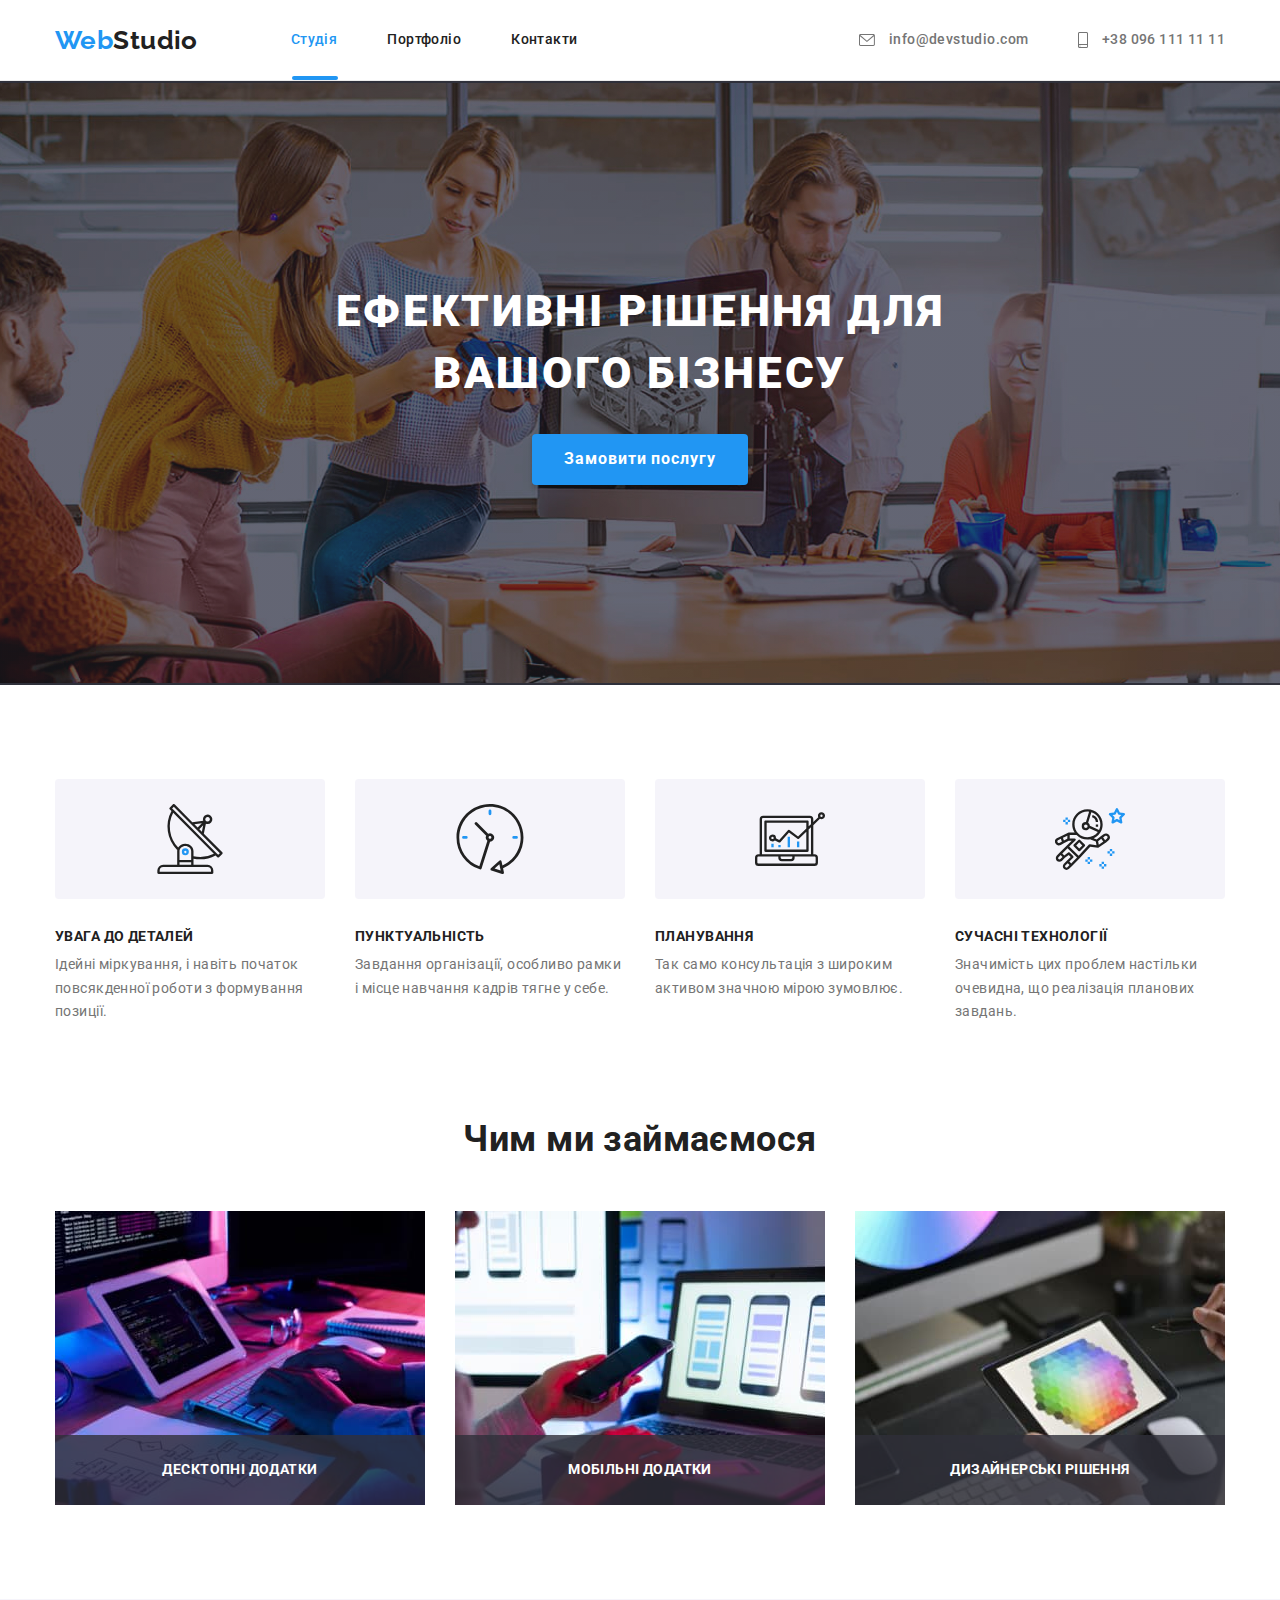
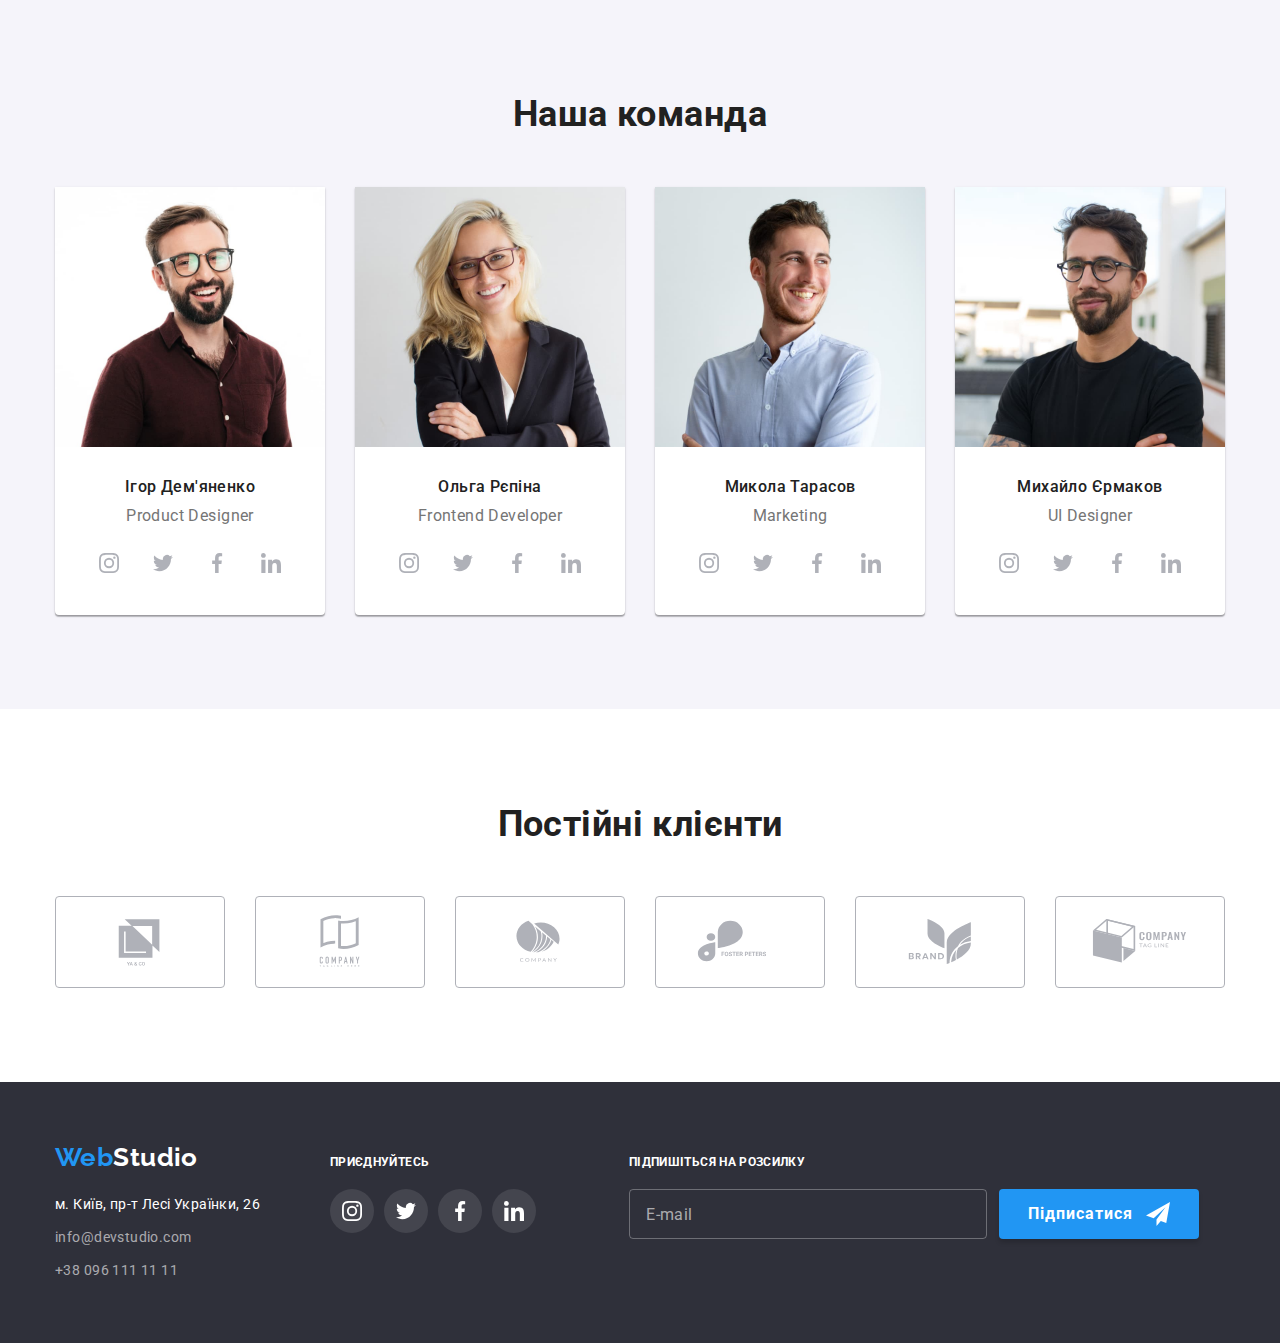
==== index.html @ a85c8eb5 "add" ====
<!DOCTYPE html>
<html lang="uk">
  <head>
    <meta charset="UTF-8" />
    <meta name="viewport" content="width=device-width, initial-scale=1.0" />
    <title>home_work_#7 &#127801;</title>
    <link rel="preconnect" href="https://fonts.googleapis.com" />
    <link rel="preconnect" href="https://fonts.gstatic.com" crossorigin />
    <link
      href="https://fonts.googleapis.com/css2?family=Open+Sans&family=Raleway:wght@700&family=Roboto:wght@400;500;700;900&display=swap"
      rel="stylesheet"
    />
    <link
      rel="stylesheet"
      href="https://cdnjs.cloudflare.com/ajax/libs/modern-normalize/1.0.0/modern-normalize.min.css"
    />
    <link
      rel="stylesheet"
      href="https://cdnjs.cloudflare.com/ajax/libs/animate.css/4.1.1/animate.min.css"
    />
    <link rel="stylesheet" href="./css/main.min.css" />
  </head>

  <body>
    <header class="page-header">
      <div class="container header">
        <a class="logo" href="" target="_blank" rel="noopener"
          >Web<span>Studio</span></a
        >
        <nav class="navigation">
          <ul class="site-nav list">
            <li class="item">
              <a href="./index.html" class="nav-link current">Студія</a>
            </li>
            <li class="item">
              <a href="./portfolio.html" class="nav-link">Портфоліо</a>
            </li>
            <li class="item"><a href="#" class="nav-link">Контакти</a></li>
          </ul>
        </nav>
        <div class="contacts header">
          <a class="contacts-link" href="mailto:info@devstudio.com">
            <svg width="16" height="12" class="mail icon">
              <use href="./images/sprite.svg#icon-mail"></use>
            </svg>
            info@devstudio.com</a
          >
          <a class="contacts-link" href="tel:+380961111111">
            <svg width="10" height="16" class="smartphone icon">
              <use href="./images/sprite.svg#icon-smartphone"></use>
            </svg>
            +38 096 111 11 11
          </a>
        </div>
      </div>
    </header>
    <main>
      <section class="hero">
        <div class="hero__container container">
          <h1 class="hero__title">Ефективні рішення для вашого бізнесу</h1>
          <button class="hero__btn btn" type="button" data-modal-open>
            Замовити послугу
          </button>
        </div>
      </section>

      <section class="feature section">
        <div class="container">
          <h2 class="section-title visually-hidden">Переваги</h2>
          <ul class="feature__list gap-list">
            <li class="feature__item icon-antenna">
              <h3 class="feature__title">УВАГА ДО ДЕТАЛЕЙ</h3>
              <p class="feature__text">
                Ідейні міркування, і навіть початок повсякденної роботи з
                формування позиції.
              </p>
            </li>
            <li class="feature__item icon-clock">
              <h3 class="feature__title">ПУНКТУАЛЬНІСТЬ</h3>
              <p class="feature__text">
                Завдання організації, особливо рамки і місце навчання кадрів
                тягне у себе.
              </p>
            </li>
            <li class="feature__item icon-diagram">
              <h3 class="feature__title">ПЛАНУВАННЯ</h3>
              <p class="feature__text">
                Так само консультація з широким активом значною мірою зумовлює.
              </p>
            </li>
            <li class="feature__item icon-astronaut">
              <h3 class="feature__title">СУЧАСНІ ТЕХНОЛОГІЇ</h3>
              <p class="feature__text">
                Значимість цих проблем настільки очевидна, що реалізація
                планових завдань.
              </p>
            </li>
          </ul>
        </div>
      </section>
      <section class="work section">
        <div class="container">
          <h2 class="work__title section-title">Чим ми займаємося</h2>
          <ul class="work__list gap-list">
            <li class="work__item">
              <img
                src="./images/box1.jpg"
                alt="комп'ютер"
                width="370"
                height="294"
              />
              <div class="work__text-position">
                <p>Десктопні додатки</p>
              </div>
            </li>
            <li class="work__item">
              <img
                src="./images/box2.jpg"
                alt="мобільний"
                width="370"
                height="294"
              />
              <div class="work__text-position">
                <p>Мобільні додатки</p>
              </div>
            </li>
            <li class="work__item">
              <img
                src="./images/box3.jpg"
                alt="планшет"
                width="370"
                height="294"
              />
              <div class="work__text-position">
                <p>Дизайнерські рішення</p>
              </div>
            </li>
          </ul>
        </div>
      </section>
      <section class="section team">
        <div class="container">
          <h2 class="section-title">Наша команда</h2>
          <ul class="team__list gap-list">
            <li class="team__item">
              <img
                src="./images/photo1.jpg"
                alt="фото"
                width="270"
                height="260"
              />
              <div class="team__text">
                <h3 class="team__name">Ігор Дем'яненко</h3>
                <p class="team__profession">Product Designer</p>
              </div>
              <div class="social-networks">
                <ul class="social-networks-list">
                  <li class="social-networks link">
                    <a class="social-networks-item" href="#">
                      <svg width="20" height="20" class="social-icon icon-net">
                        <use href="./images/sprite.svg#icon-instagram"></use>
                      </svg>
                    </a>
                  </li>
                  <li class="social-networks link">
                    <a class="social-networks-item" href="#">
                      <svg width="20" height="20" class="social-icon icon-net">
                        <use href="./images/sprite.svg#icon-twitter"></use>
                      </svg>
                    </a>
                  </li>
                  <li class="social-networks link">
                    <a class="social-networks-item" href="#">
                      <svg width="20" height="20" class="social-icon icon-net">
                        <use href="./images/sprite.svg#icon-facebook"></use>
                      </svg>
                    </a>
                  </li>
                  <li class="social-networks link">
                    <a class="social-networks-item" href="#">
                      <svg width="20" height="20" class="social-icon icon-net">
                        <use href="./images/sprite.svg#icon-linkedin"></use>
                      </svg>
                    </a>
                  </li>
                </ul>
              </div>
            </li>
            <li class="team__item">
              <img
                src="./images/photo2.jpg"
                alt="фото"
                width="270"
                height="260"
              />
              <div class="team__text">
                <h3 class="team__name">Ольга Рєпіна</h3>
                <p class="team__profession">Frontend Developer</p>
              </div>
              <div class="social-networks">
                <ul class="social-networks-list">
                  <li class="social-networks link">
                    <a class="social-networks-item" href="#">
                      <svg width="20" height="20" class="social-icon icon-net">
                        <use href="./images/sprite.svg#icon-instagram"></use>
                      </svg>
                    </a>
                  </li>
                  <li class="social-networks link">
                    <a class="social-networks-item" href="#">
                      <svg width="20" height="20" class="social-icon icon-net">
                        <use href="./images/sprite.svg#icon-twitter"></use>
                      </svg>
                    </a>
                  </li>
                  <li class="social-networks link">
                    <a class="social-networks-item" href="#">
                      <svg width="20" height="20" class="social-icon icon-net">
                        <use href="./images/sprite.svg#icon-facebook"></use>
                      </svg>
                    </a>
                  </li>
                  <li class="social-networks link">
                    <a class="social-networks-item" href="#">
                      <svg width="20" height="20" class="social-icon icon-net">
                        <use href="./images/sprite.svg#icon-linkedin"></use>
                      </svg>
                    </a>
                  </li>
                </ul>
              </div>
            </li>
            <li class="team__item">
              <img
                src="./images/photo3.jpg"
                alt="фото"
                width="270"
                height="260"
              />
              <div class="team__text">
                <h3 class="team__name">Микола Тарасов</h3>
                <p class="team__profession">Marketing</p>
              </div>
              <div class="social-networks">
                <ul class="social-networks-list">
                  <li class="social-networks link">
                    <a class="social-networks-item" href="#">
                      <svg width="20" height="20" class="social-icon icon-net">
                        <use href="./images/sprite.svg#icon-instagram"></use>
                      </svg>
                    </a>
                  </li>
                  <li class="social-networks link">
                    <a class="social-networks-item" href="#">
                      <svg width="20" height="20" class="social-icon icon-net">
                        <use href="./images/sprite.svg#icon-twitter"></use>
                      </svg>
                    </a>
                  </li>
                  <li class="social-networks link">
                    <a class="social-networks-item" href="#">
                      <svg width="20" height="20" class="social-icon icon-net">
                        <use href="./images/sprite.svg#icon-facebook"></use>
                      </svg>
                    </a>
                  </li>
                  <li class="social-networks link">
                    <a class="social-networks-item" href="#">
                      <svg width="20" height="20" class="social-icon icon-net">
                        <use href="./images/sprite.svg#icon-linkedin"></use>
                      </svg>
                    </a>
                  </li>
                </ul>
              </div>
            </li>
            <li class="team__item">
              <img
                src="./images/photo4.jpg"
                alt="фото"
                width="270"
                height="260"
              />
              <div class="team__text">
                <h3 class="team__name">Михайло Єрмаков</h3>
                <p class="team__profession">UI Designer</p>
              </div>
              <div class="social-networks">
                <ul class="social-networks-list">
                  <li class="social-networks link">
                    <a class="social-networks-item" href="#">
                      <svg width="20" height="20" class="social-icon icon-net">
                        <use href="./images/sprite.svg#icon-instagram"></use>
                      </svg>
                    </a>
                  </li>
                  <li class="social-networks link">
                    <a class="social-networks-item" href="#">
                      <svg width="20" height="20" class="social-icon icon-net">
                        <use href="./images/sprite.svg#icon-twitter"></use>
                      </svg>
                    </a>
                  </li>
                  <li class="social-networks link">
                    <a class="social-networks-item" href="#">
                      <svg width="20" height="20" class="social-icon icon-net">
                        <use href="./images/sprite.svg#icon-facebook"></use>
                      </svg>
                    </a>
                  </li>
                  <li class="social-networks link">
                    <a class="social-networks-item" href="#">
                      <svg width="20" height="20" class="social-icon icon-net">
                        <use href="./images/sprite.svg#icon-linkedin"></use>
                      </svg>
                    </a>
                  </li>
                </ul>
              </div>
            </li>
          </ul>
        </div>
      </section>
      <section class="clients section">
        <div class="clients container">
          <h4 class="section-title">Постійні клієнти</h4>
          <ul class="clients-list gap-list">
            <li class="clients-list__element">
              <a class="clients-list__item" href="#">
                <svg
                  width="106"
                  height="60"
                  class="logo1 logo-clients icon-net"
                >
                  <use href="./images/sprite.svg#icon-logo1"></use>
                </svg>
              </a>
            </li>
            <li class="clients-list__element">
              <a class="clients-list__item" href="#">
                <svg
                  width="106"
                  height="60"
                  class="logo2 logo-clients icon-net"
                >
                  <use href="./images/sprite.svg#icon-logo2"></use>
                </svg>
              </a>
            </li>
            <li class="clients-list__element">
              <a class="clients-list__item" href="#">
                <svg
                  width="106"
                  height="60"
                  class="logo3 logo-clients icon-net"
                >
                  <use href="./images/sprite.svg#icon-logo3"></use>
                </svg>
              </a>
            </li>
            <li class="clients-list__element">
              <a class="clients-list__item" href="#">
                <svg
                  width="106"
                  height="60"
                  class="logo4 logo-clients icon-net"
                >
                  <use href="./images/sprite.svg#icon-logo4"></use>
                </svg>
              </a>
            </li>
            <li class="clients-list__element">
              <a class="clients-list__item" href="#">
                <svg
                  width="106"
                  height="60"
                  class="logo5 logo-clients icon-net"
                >
                  <use href="./images/sprite.svg#icon-logo5"></use>
                </svg>
              </a>
            </li>
            <li class="clients-list__element">
              <a class="clients-list__item" href="#">
                <svg
                  width="106"
                  height="60"
                  class="logo6 logo-clients icon-net"
                >
                  <use href="./images/sprite.svg#icon-logo6"></use>
                </svg>
              </a>
            </li>
          </ul>
        </div>
      </section>
    </main>
    <footer>
      <section class="section-footer">
        <div class="container footer">
          <div class="address-footer">
            <a class="logo footer" href="" target="_blank" rel="noopener"
              >Web<span class="accent">Studio</span></a
            >
            <address class="address-nav">
              <ul class="contacts footer list">
                <li>
                  <a
                    class="address"
                    href="https://goo.gl/maps/eaGSz34SgQG6PCbu6"
                    rel="noopener, nofollow, noreferrer"
                    target="_blank"
                    >м. Київ, пр-т Лесі Українки, 26</a
                  >
                </li>
                <li>
                  <a
                    class="contacts-link-footer link"
                    href="mailto:info@devstudio.com"
                    >info@devstudio.com</a
                  >
                </li>
                <li>
                  <a class="contacts-link-footer link" href="tel:+380961111111"
                    >+38 096 111 11 11</a
                  >
                </li>
              </ul>
            </address>
          </div>
          <div class="social-networks-footer">
            <h5 class="social-networks-footer-title">приєднуйтесь</h5>
            <div class="social-networks">
              <ul class="social-networks-list">
                <li class="social-networks link">
                  <a class="social-networks-item footer-item" href="#">
                    <svg width="20" height="20" class="instagram icon-net">
                      <use href="./images/sprite.svg#icon-instagram"></use>
                    </svg>
                  </a>
                </li>
                <li class="social-networks link">
                  <a class="social-networks-item footer-item" href="#">
                    <svg width="20" height="20" class="twitter icon-net">
                      <use href="./images/sprite.svg#icon-twitter"></use>
                    </svg>
                  </a>
                </li>
                <li class="social-networks link">
                  <a class="social-networks-item footer-item" href="#">
                    <svg width="20" height="20" class="facebook icon-net">
                      <use href="./images/sprite.svg#icon-facebook"></use>
                    </svg>
                  </a>
                </li>
                <li class="social-networks link">
                  <a class="social-networks-item footer-item" href="#">
                    <svg width="20" height="20" class="linkedin icon-net">
                      <use href="./images/sprite.svg#icon-linkedin"></use>
                    </svg>
                  </a>
                </li>
              </ul>
            </div>
          </div>
          <div class="mailing-block">
            <h5 class="social-networks-footer-title">
              Підпишіться на розсилку
            </h5>
            <form action="#" class="input-block">
              <div class="mailing-input-block">
                <label for="mailing-input"></label>
                <input
                  id="mailing-input"
                  type="text"
                  class="mailing-input"
                  placeholder="E-mail"
                />
              </div>
              <button type="submit" class="btn btn-footer">
                Підписатися
                <svg width="24" height="24" class="icon-mailing">
                  <use href="./images/sprite.svg#icon-send"></use>
                </svg>
              </button>
            </form>
          </div>
        </div>
      </section>
    </footer>
    <div class="backdrop is-hidden" data-modal>
      <div class="modal">
        <button class="button-x" data-modal-close>
          <svg width="18" height="18" class="button-img">
            <use href="./images/sprite.svg#icon-close-black"></use>
          </svg>
        </button>
        <p class="modal-title">Залиште свої дані, ми вам передзвонимо</p>
        <form action="#" class="modal-form">
          <div class="modal-fild">
            <label for="user-name">Ім'я</label>
            <div class="input-wrap">
              <input
                id="user-name"
                type="text"
                class="modal-input name-input"
                name="user-name"
                aria-label="ім'я"
              />
              <svg class="input-icon" width="18" height="18">
                <use href="./images/sprite.svg#icon-person"></use>
              </svg>
            </div>
          </div>
          <div class="modal-fild">
            <label for="user-tel">Телефон</label>
            <div class="input-wrap">
              <input
                id="user-tel"
                type="tel"
                class="modal-input tel"
                name="user-tel"
                aria-label="телефон"
              />
              <svg class="input-icon" width="18" height="18">
                <use href="./images/sprite.svg#icon-phone"></use>
              </svg>
            </div>
          </div>
          <div class="modal-fild">
            <label for="user-email">Пошта</label>
            <div class="input-wrap">
              <input
                id="user-email"
                type="email"
                class="modal-input email"
                name="user-email"
                aria-label="пошта"
              />
              <svg class="input-icon" width="18" height="18">
                <use href="./images/sprite.svg#icon-email"></use>
              </svg>
            </div>
          </div>
          <div class="modal-fild">
            <label for="user-text">Коментар</label>
            <textarea
              id="user-text"
              type="text"
              class="modal-input text"
              name="user-text"
              placeholder="Введіть текст"
            ></textarea>
          </div>
          <div class="modal-fild fild">
            <div class="input-wrap">
              <input
                id="privacy"
                type="checkbox"
                class="input-check"
                name="privacy"
                value="true"
              />
              <label for="privacy" class="check-text">
                <span class="check-icon-icon">
                  <svg class="check-icon" width="16" height="15">
                    <use href="./images/sprite.svg#icon-check"></use>
                  </svg>
                </span>
                Погоджуюся з розсилкою та приймаю
                <a href="#">Умови договору</a></label
              >
            </div>
          </div>
          <button class="btn btn-modal" type="submit">Відправити</button>
        </form>
      </div>
    </div>
    <script src="./js/modal.js"></script>
  </body>
</html>
---- css/main.min.css ----
:root{--primary-color: #ffffff;--accent-color: #2f303a;--accent-color2: #f5f4fa;--primary-text-color: #757575;--title-text-color: #212121;--accent-text-color: #2196f3;--accent-text-color2: #188ce8;--address-color: rgba(255, 255, 255, 0.6);--color-input: rgba(33, 33, 33, 0.2);--border-color: #eeeeee;--social-networks-icon: #afb1b8;--time: 250ms;--cubic: cubic-bezier(0.4, 0, 0.2, 1)}.visually-hidden{position:absolute;width:1px;height:1px;margin:-1px;border:0;padding:0;white-space:nowrap;-webkit-clip-path:inset(100%);clip-path:inset(100%);clip:rect(0 0 0 0);overflow:hidden}h1,h2,h3,h4,h5,h6,p{margin:0}ul,ol{margin:0;padding-left:0;list-style:none}img{display:block}input,textarea{padding:0}address{font-style:normal}button{cursor:pointer;font-family:inherit}a{text-decoration:none}body{color:var(--primary-text-color);background-color:var(--primary-color);font-family:Roboto,sans-serif;font-size:14px;letter-spacing:.03em}.container{width:100%;max-width:1200px;padding-left:15px;padding-right:15px;margin:0 auto}.section{padding-top:94px;padding-bottom:94px}.section-title{margin-bottom:50px;color:var(--title-text-color);font-size:36px;line-height:1.2;text-align:center}.btn{min-width:200px;color:var(--primary-color);background-color:var(--accent-text-color);border:none;font-weight:700;font-size:16px;line-height:1.9;align-items:center;text-align:center;letter-spacing:.06em;box-shadow:0px 4px 4px rgba(0,0,0,.15);border-radius:4px;cursor:pointer;transition:background-color var(--time) var(--cubic)}.btn:hover,.btn:focus{background-color:var(--accent-text-color2);transition:background-color var(--time) var(--cubic)}.social-networks-list{display:flex;gap:10px;justify-content:center;align-items:center;padding-bottom:30px}.social-networks-item{flex-basis:calc((100% - 30px)/4);width:44px;height:44px;display:flex;justify-content:center;align-items:center;border-radius:50%;color:var(--social-networks-icon);transition:background-color var(--time) var(--cubic),color var(--time) var(--cubic)}.social-networks-item:hover,.social-networks-item:focus{background-color:var(--accent-text-color);color:var(--primary-color);cursor:pointer;transition:background-color var(--time) var(--cubic),color var(--time) var(--cubic)}.icon-net{fill:currentColor}.backdrop{position:fixed;top:0;left:0;width:100%;height:100%;background-color:rgba(0,0,0,.2);transition:opacity 300ms linear,visibility 300ms linear}.is-hidden{visibility:hidden;opacity:0;pointer-events:none}.modal{position:absolute;top:50%;left:50%;transform:translate(-50%, -50%);width:528px;min-height:581px;padding-left:40px;padding-right:40px;background-color:var(--primary-color);box-shadow:0px 1px 3px rgba(0,0,0,.12),0px 1px 1px rgba(0,0,0,.14),0px 2px 1px rgba(0,0,0,.2);border-radius:4px;transform:translate(-50%, -50%) scaleY(1)}.modal-title{font-weight:700;font-size:20px;padding-top:40px;margin-bottom:12px;line-height:1.15;text-align:center;letter-spacing:.03em;color:var(--title-text-color)}.modal-fild:not(:last-child){margin-bottom:10px}.modal-fild:nth-child(4){margin-bottom:0}.input-wrap{position:relative}.modal-input{display:block;margin-top:4px;width:100%;height:40px;border:1px solid var(--color-input);border-radius:4px;font-size:14px;outline:rgba(0,0,0,0);padding-left:40px;cursor:pointer}.modal-input:focus{border-color:var(--accent-text-color);cursor:pointer}.input-icon{position:absolute;left:12px;top:50%;transform:translateY(-50%);fill:var(--title-text-color)}.modal-input:focus+.input-icon{fill:var(--accent-text-color)}.modal-input.text{height:120px;padding-left:16px;padding-top:12px;resize:none}.modal-input.text::-moz-placeholder{color:rgba(117,117,117,.5)}.modal-input.text:-ms-input-placeholder{color:rgba(117,117,117,.5)}.modal-input.text::placeholder{color:rgba(117,117,117,.5)}.check-text{font-size:14px;line-height:1.7;letter-spacing:.03em;color:var(--primary-text-color);display:flex;cursor:pointer;align-items:center}.check-text span{width:16px;height:15px;border:2px solid var(--title-text-color);border-radius:3px;margin-right:8px;display:flex;align-items:center;justify-content:center;fill:rgba(0,0,0,0)}.input-check:checked+.check-text span{background-color:var(--accent-text-color);fill:var(--primary-color);border:rgba(0,0,0,0)}.input-check{display:block;margin-top:20px;-webkit-appearance:none;-moz-appearance:none;appearance:none}.check-text a{text-decoration:underline;color:var(--accent-text-color);margin-left:4px;-webkit-text-decoration-skip-ink:none;text-decoration-skip-ink:none}.btn-modal{display:block;padding:10px 52px;margin-top:30px;margin-left:auto;margin-right:auto}.modal-form{padding-bottom:40px}.backdrop.is-hidden .modal{transform:translate(-50%, 0%) scale(0);transition:transform 300ms linear}.button-x{position:absolute;top:8px;right:8px;display:flex;justify-content:center;align-items:center;background-color:rgba(0,0,0,0);border-radius:50%;border:1px solid var(--social-networks-icon);width:30px;height:30px;color:var(--title-text-color)}.button-x:hover{color:var(--accent-text-color);cursor:pointer}.button-img{fill:currentColor}.gap-list{display:flex;flex-wrap:wrap;gap:30px}.hero{padding-top:200px;padding-bottom:200px;background-color:var(--accent-color);background-image:linear-gradient(to right, rgba(47, 48, 58, 0.4), rgba(47, 48, 58, 0.4)),url(../images/img_hero.jpg);background-repeat:no-repeat;background-size:auto;background-position:center;text-align:center}.hero__title{width:696px;display:block;margin-left:auto;margin-right:auto;margin-bottom:30px;color:var(--primary-color);font-weight:900;font-size:44px;line-height:1.4;letter-spacing:.06em;text-transform:uppercase}.hero__btn{padding:10px 32px}.page-header{border-bottom:1px solid #ececec}.container.header{display:flex;align-items:center}.logo{padding-top:24px;padding-bottom:24px;color:var(--accent-text-color);font-family:Raleway,sans-serif;font-weight:700;font-size:26px;text-decoration:none;line-height:1.2}.logo span{color:var(--title-text-color)}.navigation{margin-left:93px}.site-nav{display:flex;justify-content:flex-start;gap:50px}.nav-link{display:block;padding-top:32px;padding-bottom:32px;color:var(--title-text-color);font-weight:500;line-height:1.14;text-decoration:none;transition:color var(--time) var(--cubic)}.nav-link:hover,.nav-link:focus{color:var(--accent-text-color);transition:color var(--time) var(--cubic)}.current{position:relative;color:var(--accent-text-color)}.current::after{content:"";position:absolute;bottom:0;left:0;transform:translate(1px);width:100%;height:4px;background-color:var(--accent-text-color);border-radius:2px}.contacts.header{display:flex;margin-left:auto;gap:50px}.contacts-link{color:var(--primary-text-color);padding-top:32px;padding-bottom:32px;font-weight:500;line-height:1.14;text-decoration:none;transition:color var(--time) var(--cubic)}.contacts-link:hover,.contacts-link:focus{color:var(--accent-text-color);cursor:pointer;transition:color var(--time) var(--cubic)}.icon{vertical-align:middle;margin-right:10px;fill:currentColor}.feature__item{flex-basis:calc((100% - 90px)/4)}.feature__item::before{display:block;content:"";height:120px;background-size:70px;background-repeat:no-repeat;background-position:center;background-color:var(--accent-color2);border-radius:4px;margin-bottom:30px}.icon-antenna::before{background-image:url(../images/antenna.svg)}.icon-clock::before{background-image:url(../images/clock.svg)}.icon-diagram::before{background-image:url(../images/diagram.svg)}.icon-astronaut::before{background-image:url(../images/astronaut.svg)}.feature__title{margin-bottom:8px;color:var(--title-text-color);font-size:14px;line-height:1.14;text-transform:uppercase}.feature__text{line-height:1.7}.section.work{padding-top:0}.work__item{flex-basis:calc((100% - 60px)/3);position:relative}.work__text-position{width:100%;padding-top:27px;padding-bottom:27px;position:absolute;bottom:0;left:0;background-color:rgba(47,48,58,.8);color:var(--primary-color);text-transform:uppercase;font-weight:700;font-size:14px;line-height:1.14;text-align:center;letter-spacing:.03em}.section.team{margin-bottom:0;background-color:var(--accent-color2)}.team__item{flex-basis:calc((100% - 90px)/4);background:#fff;box-shadow:0px 1px 3px rgba(0,0,0,.12),0px 1px 1px rgba(0,0,0,.14),0px 2px 1px rgba(0,0,0,.2);border-radius:0px 0px 4px 4px;align-items:center}.team__name{margin-bottom:10px;color:var(--title-text-color);font-weight:500;font-size:16px;line-height:1.2;text-align:center}.team__profession{font-size:16px;line-height:1.2;text-align:center}.team__text{padding-top:30px;margin-bottom:16px}.clients-list__element{flex-basis:calc((100% - 150px)/6)}.clients-list__item{border:1px solid var(--social-networks-icon);border-radius:4px;width:170px;height:92px;display:flex;justify-content:center;align-items:center;color:var(--social-networks-icon);transition:border-color var(--time) var(--cubic),color var(--time) var(--cubic)}.clients-list__item:hover,.clients-list__item:focus{border:1px solid var(--accent-text-color);color:var(--accent-text-color);cursor:pointer;transition:border-color var(--time) var(--cubic),color var(--time) var(--cubic)}.logo-clients{fill:currentColor}.section-footer{background-color:var(--accent-color);padding-top:60px;padding-bottom:60px}.container.footer{display:flex;align-items:baseline}.social-networks-footer{margin-left:70px}.social-networks-footer-title{margin-bottom:20px;line-height:1.14;letter-spacing:.03em;text-transform:uppercase;color:var(--primary-color)}.footer-item{background-color:rgba(255,255,255,.1);color:var(--primary-color)}.logo.footer{display:inline-block;padding-bottom:0;padding-top:0}.logo .accent{color:var(--primary-color)}.address-nav{margin-top:20px}.contacts.footer>li:not(:last-child){margin-bottom:9px}.contacts.footer>li:not(:first-child){display:block;color:var(--address-color);text-decoration:none;font-weight:400;font-style:normal;line-height:1.7;transition:color var(--time) var(--cubic)}.address{color:var(--primary-color);text-decoration:none;font-style:normal;line-height:1.7}.contacts-link-footer{color:var(--address-color);line-height:1.7;letter-spacing:.03em}.mailing-block{margin-left:93px}.mailing-input{display:block;width:358px;height:50px;border-radius:4px;font-size:14px;color:var(--primary-color);font-size:16px;line-height:1.25;outline:rgba(0,0,0,0);background-color:rgba(0,0,0,0);padding-left:16px;cursor:pointer;border:1px solid rgba(255,255,255,.3)}.mailing-input::-moz-placeholder{color:rgba(255,255,255,.6);font-size:16px;line-height:1.25;letter-spacing:.03em;outline-color:none}.mailing-input:-ms-input-placeholder{color:rgba(255,255,255,.6);font-size:16px;line-height:1.25;letter-spacing:.03em;outline-color:none}.mailing-input::placeholder{color:rgba(255,255,255,.6);font-size:16px;line-height:1.25;letter-spacing:.03em;outline-color:none}.mailing-input:focus{outline:rgba(0,0,0,0);border-color:var(--primary-text-color);cursor:pointer}.btn-footer{padding:10px 28px;display:flex;justify-content:space-around;height:50px}.icon-mailing{fill:var(--primary-color);margin-left:10px}.input-block{display:flex;align-items:center}.mailing-input-block{margin-right:12px}.portfolio-nav{display:flex;flex-wrap:wrap;gap:8px;justify-content:center;margin-bottom:50px}.portfolio-button{padding:6px 22px;background-color:var(--accent-text-color2);color:var(--title-text-color);font-family:inherit;font-weight:500;font-size:16px;line-height:1.6;text-align:center;border:none;background:var(--accent-color2);border-radius:4px;cursor:pointer;transition:background-color var(--time) var(--cubic),color var(--time) var(--cubic),box-shadow var(--time) var(--cubic)}.portfolio-button:hover,.portfolio-button:focus{background-color:var(--accent-text-color);color:var(--primary-color);box-shadow:0px 3px 1px rgba(0,0,0,.1),0px 1px 2px rgba(0,0,0,.08),0px 2px 2px rgba(0,0,0,.12);transition:background-color var(--time) var(--cubic),color var(--time) var(--cubic),box-shadow var(--time) var(--cubic)}.img-position-portfolio{position:relative;overflow:hidden}.text-position-portfolio{position:absolute;width:100%;height:100%;top:0;padding:63px 24px;background-color:rgba(33,150,243,.9);color:var(--primary-color);font-size:18px;line-height:1.56;letter-spacing:.03em;transform:translateY(100%);transition:var(--time) var(--cubic);overflow:auto}.element-portfolio-item:hover .text-position-portfolio,.element-portfolio-item:focus .text-position-portfolio{transform:translateY(0);transition:var(--time) var(--cubic)}.portfolio-list{display:flex;flex-wrap:wrap;gap:30px}.element-portfolio{flex-basis:calc((100% - 60px)/3)}.element-portfolio-item{display:block;transition:box-shadow var(--time) var(--cubic)}.element-portfolio-item:hover,.element-portfolio-item:focus{box-shadow:0px 1px 1px rgba(0,0,0,.12),0px 4px 4px rgba(0,0,0,.06),1px 4px 6px rgba(0,0,0,.16);transition:box-shadow var(--time) var(--cubic)}.border-portfolio{padding:20px 24px;border:1px solid var(--border-color);border-top:none}.portfolio-title{margin-bottom:4px;color:var(--title-text-color);font-family:inherit;font-weight:700;font-size:18px;line-height:2;letter-spacing:.06em}.portfolio-text{color:var(--primary-text-color);font-family:inherit;font-size:16px;line-height:1.9}/*# sourceMappingURL=main.min.css.map */
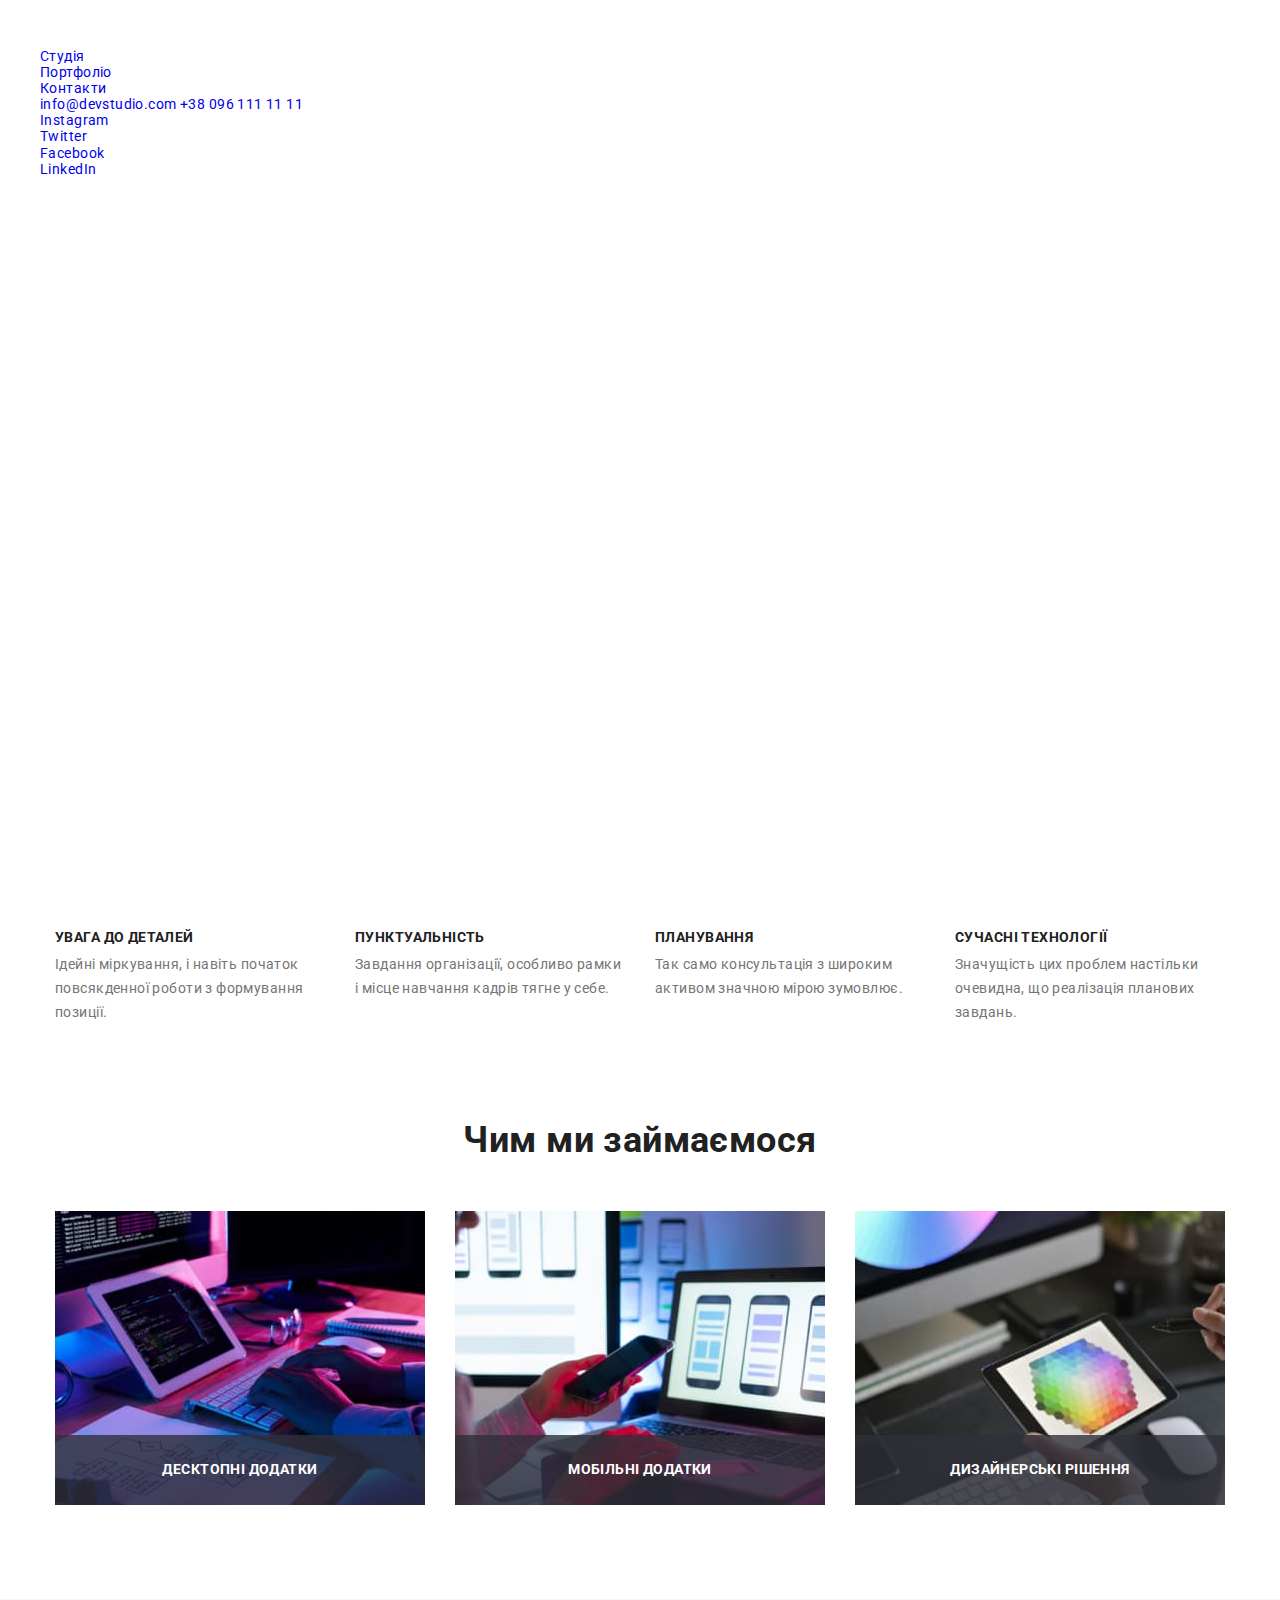
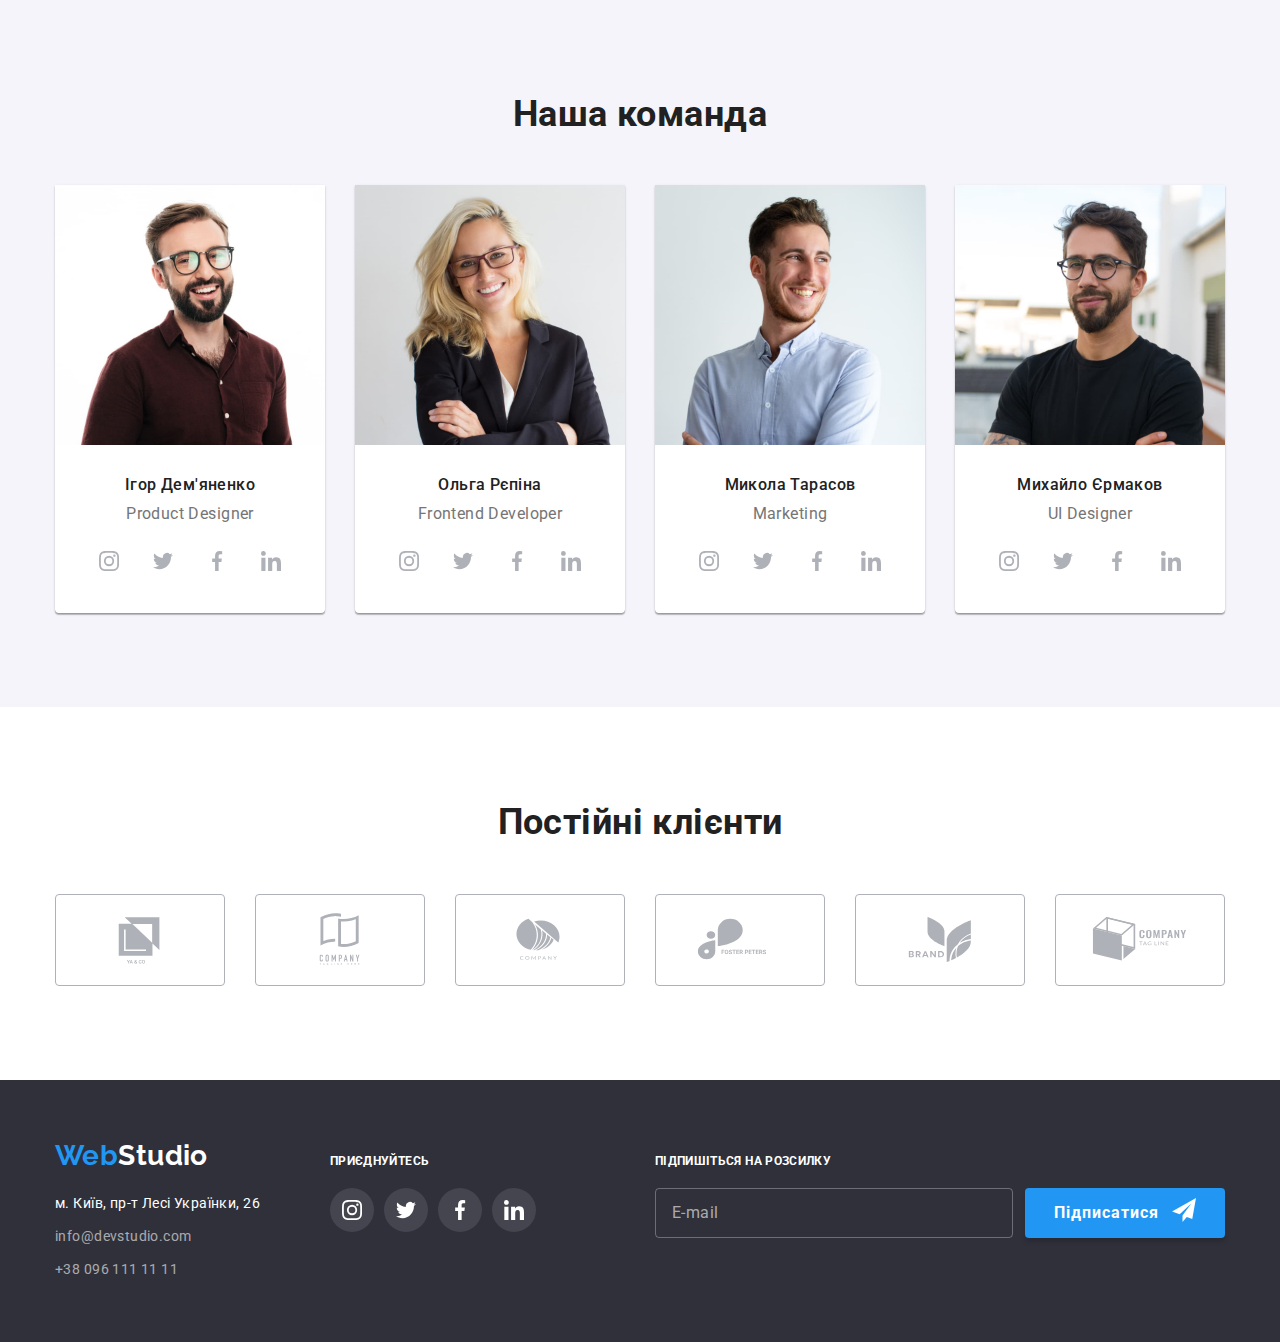
==== commit 4923a6ba: "add menu" ====
--- a/index.html
+++ b/index.html
@@ -3,7 +3,7 @@
   <head>
     <meta charset="UTF-8" />
     <meta name="viewport" content="width=device-width, initial-scale=1.0" />
-    <title>home_work_#7 &#127801;</title>
+    <title>home_work_#8 &#127801;</title>
     <link rel="preconnect" href="https://fonts.googleapis.com" />
     <link rel="preconnect" href="https://fonts.gstatic.com" crossorigin />
     <link
@@ -52,6 +52,68 @@
             +38 096 111 11 11
           </a>
         </div>
+        <button type="button" class="menu-open">
+          <svg
+            width="40"
+            height="40"
+            aria-label="перемикач меню"
+            class="menu-icon"
+          >
+            <use class="icon-menu" href="./images/sprite.svg#icon-menu"></use>
+          </svg>
+        </button>
+      </div>
+      <div class="mob-menu">
+        <button type="button" class="menu-close">
+          <svg
+            width="40"
+            height="40"
+            aria-label="перемикач меню"
+            class="menu-icon"
+          >
+            <use
+              class="icon-close-menu"
+              href="./images/sprite.svg#icon-close-m"
+            ></use>
+          </svg>
+        </button>
+        <nav class="nav-mob">
+          <ul class="nav-list">
+            <li class="nav-list__item">
+              <a href="./index.html" class="nav-list__link">Студія</a>
+            </li>
+            <li class="nav-list__item">
+              <a href="./portfolio.html" class="nav-list__link">Портфоліо</a>
+            </li>
+            <li class="nav-list__item">
+              <a href="#" class="nav-list__link">Контакти</a>
+            </li>
+          </ul>
+        </nav>
+        <div class="contacts-mob">
+          <a class="contacts-mob__link" href="mailto:info@devstudio.com">
+            info@devstudio.com</a
+          >
+          <a class="contacts-mob__link" href="tel:+380961111111">
+            +38 096 111 11 11
+          </a>
+        </div>
+        <div class="social-net-menu">
+          <ul class="social-net-menu__list">
+            <li class="social-net-menu__link">
+              <a class="social-net-menu__item" href="#"> Instagram </a>
+            </li>
+            <li class="social-net-menu__link">
+              <a class="social-net-menu__item" href="#"> Twitter </a>
+            </li>
+            <li class="social-net-menu__link">
+              <a class="social-net-menu__item" href="#"> Facebook </a>
+            </li>
+            <li class="social-net-menu__link">
+              <a class="social-net-menu__item" href="#"> LinkedIn </a>
+            </li>
+          </ul>
+        </div>
       </div>
     </header>
     <main>
@@ -91,7 +153,7 @@
             <li class="feature__item icon-astronaut">
               <h3 class="feature__title">СУЧАСНІ ТЕХНОЛОГІЇ</h3>
               <p class="feature__text">
-                Значимість цих проблем настільки очевидна, що реалізація
+                Значущість цих проблем настільки очевидна, що реалізація
                 планових завдань.
               </p>
             </li>
@@ -138,7 +200,7 @@
           </ul>
         </div>
       </section>
-      <section class="section team">
+      <section class="team section">
         <div class="container">
           <h2 class="section-title">Наша команда</h2>
           <ul class="team__list gap-list">
@@ -148,12 +210,13 @@
                 alt="фото"
                 width="270"
                 height="260"
+                class="team__img"
               />
               <div class="team__text">
                 <h3 class="team__name">Ігор Дем'яненко</h3>
                 <p class="team__profession">Product Designer</p>
               </div>
-              <div class="social-networks">
+              <div class="social-networks team__social">
                 <ul class="social-networks-list">
                   <li class="social-networks link">
                     <a class="social-networks-item" href="#">
@@ -192,12 +255,13 @@
                 alt="фото"
                 width="270"
                 height="260"
+                class="team__img"
               />
               <div class="team__text">
                 <h3 class="team__name">Ольга Рєпіна</h3>
                 <p class="team__profession">Frontend Developer</p>
               </div>
-              <div class="social-networks">
+              <div class="social-networks team__social">
                 <ul class="social-networks-list">
                   <li class="social-networks link">
                     <a class="social-networks-item" href="#">
@@ -236,12 +300,13 @@
                 alt="фото"
                 width="270"
                 height="260"
+                class="team__img"
               />
               <div class="team__text">
                 <h3 class="team__name">Микола Тарасов</h3>
                 <p class="team__profession">Marketing</p>
               </div>
-              <div class="social-networks">
+              <div class="social-networks team__social">
                 <ul class="social-networks-list">
                   <li class="social-networks link">
                     <a class="social-networks-item" href="#">
@@ -280,12 +345,13 @@
                 alt="фото"
                 width="270"
                 height="260"
+                class="team__img"
               />
               <div class="team__text">
                 <h3 class="team__name">Михайло Єрмаков</h3>
                 <p class="team__profession">UI Designer</p>
               </div>
-              <div class="social-networks">
+              <div class="social-networks team__social">
                 <ul class="social-networks-list">
                   <li class="social-networks link">
                     <a class="social-networks-item" href="#">
@@ -398,69 +464,73 @@
     <footer>
       <section class="section-footer">
         <div class="container footer">
-          <div class="address-footer">
-            <a class="logo footer" href="" target="_blank" rel="noopener"
-              >Web<span class="accent">Studio</span></a
-            >
-            <address class="address-nav">
-              <ul class="contacts footer list">
-                <li>
-                  <a
-                    class="address"
-                    href="https://goo.gl/maps/eaGSz34SgQG6PCbu6"
-                    rel="noopener, nofollow, noreferrer"
-                    target="_blank"
-                    >м. Київ, пр-т Лесі Українки, 26</a
-                  >
-                </li>
-                <li>
-                  <a
-                    class="contacts-link-footer link"
-                    href="mailto:info@devstudio.com"
-                    >info@devstudio.com</a
-                  >
-                </li>
-                <li>
-                  <a class="contacts-link-footer link" href="tel:+380961111111"
-                    >+38 096 111 11 11</a
-                  >
-                </li>
-              </ul>
-            </address>
-          </div>
-          <div class="social-networks-footer">
-            <h5 class="social-networks-footer-title">приєднуйтесь</h5>
-            <div class="social-networks">
-              <ul class="social-networks-list">
-                <li class="social-networks link">
-                  <a class="social-networks-item footer-item" href="#">
-                    <svg width="20" height="20" class="instagram icon-net">
-                      <use href="./images/sprite.svg#icon-instagram"></use>
-                    </svg>
-                  </a>
-                </li>
-                <li class="social-networks link">
-                  <a class="social-networks-item footer-item" href="#">
-                    <svg width="20" height="20" class="twitter icon-net">
-                      <use href="./images/sprite.svg#icon-twitter"></use>
-                    </svg>
-                  </a>
-                </li>
-                <li class="social-networks link">
-                  <a class="social-networks-item footer-item" href="#">
-                    <svg width="20" height="20" class="facebook icon-net">
-                      <use href="./images/sprite.svg#icon-facebook"></use>
-                    </svg>
-                  </a>
-                </li>
-                <li class="social-networks link">
-                  <a class="social-networks-item footer-item" href="#">
-                    <svg width="20" height="20" class="linkedin icon-net">
-                      <use href="./images/sprite.svg#icon-linkedin"></use>
-                    </svg>
-                  </a>
-                </li>
-              </ul>
+          <div class="add-flex">
+            <div class="address-footer">
+              <a class="logo footer" href="" target="_blank" rel="noopener"
+                >Web<span class="accent">Studio</span></a
+              >
+              <address class="address-nav">
+                <ul class="contacts footer list">
+                  <li>
+                    <a
+                      class="address"
+                      href="https://goo.gl/maps/eaGSz34SgQG6PCbu6"
+                      rel="noopener, nofollow, noreferrer"
+                      target="_blank"
+                      >м. Київ, пр-т Лесі Українки, 26</a
+                    >
+                  </li>
+                  <li>
+                    <a
+                      class="contacts-link-footer link"
+                      href="mailto:info@devstudio.com"
+                      >info@devstudio.com</a
+                    >
+                  </li>
+                  <li>
+                    <a
+                      class="contacts-link-footer link"
+                      href="tel:+380961111111"
+                      >+38 096 111 11 11</a
+                    >
+                  </li>
+                </ul>
+              </address>
+            </div>
+            <div class="social-networks-footer">
+              <h5 class="social-networks-footer-title">приєднуйтесь</h5>
+              <div class="social-networks">
+                <ul class="social-networks-list">
+                  <li class="social-networks link">
+                    <a class="social-networks-item footer-item" href="#">
+                      <svg width="20" height="20" class="instagram icon-net">
+                        <use href="./images/sprite.svg#icon-instagram"></use>
+                      </svg>
+                    </a>
+                  </li>
+                  <li class="social-networks link">
+                    <a class="social-networks-item footer-item" href="#">
+                      <svg width="20" height="20" class="twitter icon-net">
+                        <use href="./images/sprite.svg#icon-twitter"></use>
+                      </svg>
+                    </a>
+                  </li>
+                  <li class="social-networks link">
+                    <a class="social-networks-item footer-item" href="#">
+                      <svg width="20" height="20" class="facebook icon-net">
+                        <use href="./images/sprite.svg#icon-facebook"></use>
+                      </svg>
+                    </a>
+                  </li>
+                  <li class="social-networks link">
+                    <a class="social-networks-item footer-item" href="#">
+                      <svg width="20" height="20" class="linkedin icon-net">
+                        <use href="./images/sprite.svg#icon-linkedin"></use>
+                      </svg>
+                    </a>
+                  </li>
+                </ul>
+              </div>
             </div>
           </div>
           <div class="mailing-block">
@@ -477,6 +547,7 @@
                   placeholder="E-mail"
                 />
               </div>
+
               <button type="submit" class="btn btn-footer">
                 Підписатися
                 <svg width="24" height="24" class="icon-mailing">
@@ -492,7 +563,7 @@
       <div class="modal">
         <button class="button-x" data-modal-close>
           <svg width="18" height="18" class="button-img">
-            <use href="./images/sprite.svg#icon-close-black"></use>
+            <use href="./images/sprite.svg#icon-close"></use>
           </svg>
         </button>
         <p class="modal-title">Залиште свої дані, ми вам передзвонимо</p>
@@ -567,9 +638,11 @@
                     <use href="./images/sprite.svg#icon-check"></use>
                   </svg>
                 </span>
-                Погоджуюся з розсилкою та приймаю
-                <a href="#">Умови договору</a></label
-              >
+                <div class="wrap-check">
+                  Погоджуюся з розсилкою та приймаю
+                  <a href="#">Умови договору</a>
+                </div>
+              </label>
             </div>
           </div>
           <button class="btn btn-modal" type="submit">Відправити</button>
@@ -577,5 +650,6 @@
       </div>
     </div>
     <script src="./js/modal.js"></script>
+    <script src="./js/menu.js"></script>
   </body>
 </html>
--- a/css/main.min.css
+++ b/css/main.min.css
@@ -1 +1 @@
-:root{--primary-color: #ffffff;--accent-color: #2f303a;--accent-color2: #f5f4fa;--primary-text-color: #757575;--title-text-color: #212121;--accent-text-color: #2196f3;--accent-text-color2: #188ce8;--address-color: rgba(255, 255, 255, 0.6);--color-input: rgba(33, 33, 33, 0.2);--border-color: #eeeeee;--social-networks-icon: #afb1b8;--time: 250ms;--cubic: cubic-bezier(0.4, 0, 0.2, 1)}.visually-hidden{position:absolute;width:1px;height:1px;margin:-1px;border:0;padding:0;white-space:nowrap;-webkit-clip-path:inset(100%);clip-path:inset(100%);clip:rect(0 0 0 0);overflow:hidden}h1,h2,h3,h4,h5,h6,p{margin:0}ul,ol{margin:0;padding-left:0;list-style:none}img{display:block}input,textarea{padding:0}address{font-style:normal}button{cursor:pointer;font-family:inherit}a{text-decoration:none}body{color:var(--primary-text-color);background-color:var(--primary-color);font-family:Roboto,sans-serif;font-size:14px;letter-spacing:.03em}.container{width:100%;max-width:1200px;padding-left:15px;padding-right:15px;margin:0 auto}.section{padding-top:94px;padding-bottom:94px}.section-title{margin-bottom:50px;color:var(--title-text-color);font-size:36px;line-height:1.2;text-align:center}.btn{min-width:200px;color:var(--primary-color);background-color:var(--accent-text-color);border:none;font-weight:700;font-size:16px;line-height:1.9;align-items:center;text-align:center;letter-spacing:.06em;box-shadow:0px 4px 4px rgba(0,0,0,.15);border-radius:4px;cursor:pointer;transition:background-color var(--time) var(--cubic)}.btn:hover,.btn:focus{background-color:var(--accent-text-color2);transition:background-color var(--time) var(--cubic)}.social-networks-list{display:flex;gap:10px;justify-content:center;align-items:center;padding-bottom:30px}.social-networks-item{flex-basis:calc((100% - 30px)/4);width:44px;height:44px;display:flex;justify-content:center;align-items:center;border-radius:50%;color:var(--social-networks-icon);transition:background-color var(--time) var(--cubic),color var(--time) var(--cubic)}.social-networks-item:hover,.social-networks-item:focus{background-color:var(--accent-text-color);color:var(--primary-color);cursor:pointer;transition:background-color var(--time) var(--cubic),color var(--time) var(--cubic)}.icon-net{fill:currentColor}.backdrop{position:fixed;top:0;left:0;width:100%;height:100%;background-color:rgba(0,0,0,.2);transition:opacity 300ms linear,visibility 300ms linear}.is-hidden{visibility:hidden;opacity:0;pointer-events:none}.modal{position:absolute;top:50%;left:50%;transform:translate(-50%, -50%);width:528px;min-height:581px;padding-left:40px;padding-right:40px;background-color:var(--primary-color);box-shadow:0px 1px 3px rgba(0,0,0,.12),0px 1px 1px rgba(0,0,0,.14),0px 2px 1px rgba(0,0,0,.2);border-radius:4px;transform:translate(-50%, -50%) scaleY(1)}.modal-title{font-weight:700;font-size:20px;padding-top:40px;margin-bottom:12px;line-height:1.15;text-align:center;letter-spacing:.03em;color:var(--title-text-color)}.modal-fild:not(:last-child){margin-bottom:10px}.modal-fild:nth-child(4){margin-bottom:0}.input-wrap{position:relative}.modal-input{display:block;margin-top:4px;width:100%;height:40px;border:1px solid var(--color-input);border-radius:4px;font-size:14px;outline:rgba(0,0,0,0);padding-left:40px;cursor:pointer}.modal-input:focus{border-color:var(--accent-text-color);cursor:pointer}.input-icon{position:absolute;left:12px;top:50%;transform:translateY(-50%);fill:var(--title-text-color)}.modal-input:focus+.input-icon{fill:var(--accent-text-color)}.modal-input.text{height:120px;padding-left:16px;padding-top:12px;resize:none}.modal-input.text::-moz-placeholder{color:rgba(117,117,117,.5)}.modal-input.text:-ms-input-placeholder{color:rgba(117,117,117,.5)}.modal-input.text::placeholder{color:rgba(117,117,117,.5)}.check-text{font-size:14px;line-height:1.7;letter-spacing:.03em;color:var(--primary-text-color);display:flex;cursor:pointer;align-items:center}.check-text span{width:16px;height:15px;border:2px solid var(--title-text-color);border-radius:3px;margin-right:8px;display:flex;align-items:center;justify-content:center;fill:rgba(0,0,0,0)}.input-check:checked+.check-text span{background-color:var(--accent-text-color);fill:var(--primary-color);border:rgba(0,0,0,0)}.input-check{display:block;margin-top:20px;-webkit-appearance:none;-moz-appearance:none;appearance:none}.check-text a{text-decoration:underline;color:var(--accent-text-color);margin-left:4px;-webkit-text-decoration-skip-ink:none;text-decoration-skip-ink:none}.btn-modal{display:block;padding:10px 52px;margin-top:30px;margin-left:auto;margin-right:auto}.modal-form{padding-bottom:40px}.backdrop.is-hidden .modal{transform:translate(-50%, 0%) scale(0);transition:transform 300ms linear}.button-x{position:absolute;top:8px;right:8px;display:flex;justify-content:center;align-items:center;background-color:rgba(0,0,0,0);border-radius:50%;border:1px solid var(--social-networks-icon);width:30px;height:30px;color:var(--title-text-color)}.button-x:hover{color:var(--accent-text-color);cursor:pointer}.button-img{fill:currentColor}.gap-list{display:flex;flex-wrap:wrap;gap:30px}.hero{padding-top:200px;padding-bottom:200px;background-color:var(--accent-color);background-image:linear-gradient(to right, rgba(47, 48, 58, 0.4), rgba(47, 48, 58, 0.4)),url(../images/img_hero.jpg);background-repeat:no-repeat;background-size:auto;background-position:center;text-align:center}.hero__title{width:696px;display:block;margin-left:auto;margin-right:auto;margin-bottom:30px;color:var(--primary-color);font-weight:900;font-size:44px;line-height:1.4;letter-spacing:.06em;text-transform:uppercase}.hero__btn{padding:10px 32px}.page-header{border-bottom:1px solid #ececec}.container.header{display:flex;align-items:center}.logo{padding-top:24px;padding-bottom:24px;color:var(--accent-text-color);font-family:Raleway,sans-serif;font-weight:700;font-size:26px;text-decoration:none;line-height:1.2}.logo span{color:var(--title-text-color)}.navigation{margin-left:93px}.site-nav{display:flex;justify-content:flex-start;gap:50px}.nav-link{display:block;padding-top:32px;padding-bottom:32px;color:var(--title-text-color);font-weight:500;line-height:1.14;text-decoration:none;transition:color var(--time) var(--cubic)}.nav-link:hover,.nav-link:focus{color:var(--accent-text-color);transition:color var(--time) var(--cubic)}.current{position:relative;color:var(--accent-text-color)}.current::after{content:"";position:absolute;bottom:0;left:0;transform:translate(1px);width:100%;height:4px;background-color:var(--accent-text-color);border-radius:2px}.contacts.header{display:flex;margin-left:auto;gap:50px}.contacts-link{color:var(--primary-text-color);padding-top:32px;padding-bottom:32px;font-weight:500;line-height:1.14;text-decoration:none;transition:color var(--time) var(--cubic)}.contacts-link:hover,.contacts-link:focus{color:var(--accent-text-color);cursor:pointer;transition:color var(--time) var(--cubic)}.icon{vertical-align:middle;margin-right:10px;fill:currentColor}.feature__item{flex-basis:calc((100% - 90px)/4)}.feature__item::before{display:block;content:"";height:120px;background-size:70px;background-repeat:no-repeat;background-position:center;background-color:var(--accent-color2);border-radius:4px;margin-bottom:30px}.icon-antenna::before{background-image:url(../images/antenna.svg)}.icon-clock::before{background-image:url(../images/clock.svg)}.icon-diagram::before{background-image:url(../images/diagram.svg)}.icon-astronaut::before{background-image:url(../images/astronaut.svg)}.feature__title{margin-bottom:8px;color:var(--title-text-color);font-size:14px;line-height:1.14;text-transform:uppercase}.feature__text{line-height:1.7}.section.work{padding-top:0}.work__item{flex-basis:calc((100% - 60px)/3);position:relative}.work__text-position{width:100%;padding-top:27px;padding-bottom:27px;position:absolute;bottom:0;left:0;background-color:rgba(47,48,58,.8);color:var(--primary-color);text-transform:uppercase;font-weight:700;font-size:14px;line-height:1.14;text-align:center;letter-spacing:.03em}.section.team{margin-bottom:0;background-color:var(--accent-color2)}.team__item{flex-basis:calc((100% - 90px)/4);background:#fff;box-shadow:0px 1px 3px rgba(0,0,0,.12),0px 1px 1px rgba(0,0,0,.14),0px 2px 1px rgba(0,0,0,.2);border-radius:0px 0px 4px 4px;align-items:center}.team__name{margin-bottom:10px;color:var(--title-text-color);font-weight:500;font-size:16px;line-height:1.2;text-align:center}.team__profession{font-size:16px;line-height:1.2;text-align:center}.team__text{padding-top:30px;margin-bottom:16px}.clients-list__element{flex-basis:calc((100% - 150px)/6)}.clients-list__item{border:1px solid var(--social-networks-icon);border-radius:4px;width:170px;height:92px;display:flex;justify-content:center;align-items:center;color:var(--social-networks-icon);transition:border-color var(--time) var(--cubic),color var(--time) var(--cubic)}.clients-list__item:hover,.clients-list__item:focus{border:1px solid var(--accent-text-color);color:var(--accent-text-color);cursor:pointer;transition:border-color var(--time) var(--cubic),color var(--time) var(--cubic)}.logo-clients{fill:currentColor}.section-footer{background-color:var(--accent-color);padding-top:60px;padding-bottom:60px}.container.footer{display:flex;align-items:baseline}.social-networks-footer{margin-left:70px}.social-networks-footer-title{margin-bottom:20px;line-height:1.14;letter-spacing:.03em;text-transform:uppercase;color:var(--primary-color)}.footer-item{background-color:rgba(255,255,255,.1);color:var(--primary-color)}.logo.footer{display:inline-block;padding-bottom:0;padding-top:0}.logo .accent{color:var(--primary-color)}.address-nav{margin-top:20px}.contacts.footer>li:not(:last-child){margin-bottom:9px}.contacts.footer>li:not(:first-child){display:block;color:var(--address-color);text-decoration:none;font-weight:400;font-style:normal;line-height:1.7;transition:color var(--time) var(--cubic)}.address{color:var(--primary-color);text-decoration:none;font-style:normal;line-height:1.7}.contacts-link-footer{color:var(--address-color);line-height:1.7;letter-spacing:.03em}.mailing-block{margin-left:93px}.mailing-input{display:block;width:358px;height:50px;border-radius:4px;font-size:14px;color:var(--primary-color);font-size:16px;line-height:1.25;outline:rgba(0,0,0,0);background-color:rgba(0,0,0,0);padding-left:16px;cursor:pointer;border:1px solid rgba(255,255,255,.3)}.mailing-input::-moz-placeholder{color:rgba(255,255,255,.6);font-size:16px;line-height:1.25;letter-spacing:.03em;outline-color:none}.mailing-input:-ms-input-placeholder{color:rgba(255,255,255,.6);font-size:16px;line-height:1.25;letter-spacing:.03em;outline-color:none}.mailing-input::placeholder{color:rgba(255,255,255,.6);font-size:16px;line-height:1.25;letter-spacing:.03em;outline-color:none}.mailing-input:focus{outline:rgba(0,0,0,0);border-color:var(--primary-text-color);cursor:pointer}.btn-footer{padding:10px 28px;display:flex;justify-content:space-around;height:50px}.icon-mailing{fill:var(--primary-color);margin-left:10px}.input-block{display:flex;align-items:center}.mailing-input-block{margin-right:12px}.portfolio-nav{display:flex;flex-wrap:wrap;gap:8px;justify-content:center;margin-bottom:50px}.portfolio-button{padding:6px 22px;background-color:var(--accent-text-color2);color:var(--title-text-color);font-family:inherit;font-weight:500;font-size:16px;line-height:1.6;text-align:center;border:none;background:var(--accent-color2);border-radius:4px;cursor:pointer;transition:background-color var(--time) var(--cubic),color var(--time) var(--cubic),box-shadow var(--time) var(--cubic)}.portfolio-button:hover,.portfolio-button:focus{background-color:var(--accent-text-color);color:var(--primary-color);box-shadow:0px 3px 1px rgba(0,0,0,.1),0px 1px 2px rgba(0,0,0,.08),0px 2px 2px rgba(0,0,0,.12);transition:background-color var(--time) var(--cubic),color var(--time) var(--cubic),box-shadow var(--time) var(--cubic)}.img-position-portfolio{position:relative;overflow:hidden}.text-position-portfolio{position:absolute;width:100%;height:100%;top:0;padding:63px 24px;background-color:rgba(33,150,243,.9);color:var(--primary-color);font-size:18px;line-height:1.56;letter-spacing:.03em;transform:translateY(100%);transition:var(--time) var(--cubic);overflow:auto}.element-portfolio-item:hover .text-position-portfolio,.element-portfolio-item:focus .text-position-portfolio{transform:translateY(0);transition:var(--time) var(--cubic)}.portfolio-list{display:flex;flex-wrap:wrap;gap:30px}.element-portfolio{flex-basis:calc((100% - 60px)/3)}.element-portfolio-item{display:block;transition:box-shadow var(--time) var(--cubic)}.element-portfolio-item:hover,.element-portfolio-item:focus{box-shadow:0px 1px 1px rgba(0,0,0,.12),0px 4px 4px rgba(0,0,0,.06),1px 4px 6px rgba(0,0,0,.16);transition:box-shadow var(--time) var(--cubic)}.border-portfolio{padding:20px 24px;border:1px solid var(--border-color);border-top:none}.portfolio-title{margin-bottom:4px;color:var(--title-text-color);font-family:inherit;font-weight:700;font-size:18px;line-height:2;letter-spacing:.06em}.portfolio-text{color:var(--primary-text-color);font-family:inherit;font-size:16px;line-height:1.9}/*# sourceMappingURL=main.min.css.map */+:root{--primary-color: #ffffff;--accent-color: #2f303a;--accent-color2: #f5f4fa;--primary-text-color: #757575;--title-text-color: #212121;--accent-text-color: #2196f3;--accent-text-color2: #188ce8;--address-color: rgba(255, 255, 255, 0.6);--color-input: rgba(33, 33, 33, 0.2);--border-color: #eeeeee;--social-networks-icon: #afb1b8;--time: 250ms;--cubic: cubic-bezier(0.4, 0, 0.2, 1)}.visually-hidden{position:absolute;width:1px;height:1px;margin:-1px;border:0;padding:0;white-space:nowrap;-webkit-clip-path:inset(100%);clip-path:inset(100%);clip:rect(0 0 0 0);overflow:hidden}h1,h2,h3,h4,h5,h6,p{margin:0}ul,ol{margin:0;padding-left:0;list-style:none}img{display:block;max-width:100%;height:auto}input,textarea{padding:0}address{font-style:normal}button{cursor:pointer;font-family:inherit}a{text-decoration:none}body{color:var(--primary-text-color);background-color:var(--primary-color);font-family:Roboto,sans-serif;font-size:14px;letter-spacing:.03em}.container{width:100%;padding-left:15px;padding-right:15px;margin:0 auto}@media screen and (min-width: 480px){.container{width:480px}}@media screen and (min-width: 768px){.container{width:768px}}@media screen and (min-width: 1200px){.container{width:1200px}}.section{padding-top:60px;padding-bottom:60px}@media screen and (min-width: 1200px){.section{padding-top:94px;padding-bottom:94px}}.section-title{margin-bottom:30px;color:var(--title-text-color);font-size:28px;line-height:1.17;text-align:center}@media screen and (min-width: 1200px){.section-title{margin-bottom:50px;font-size:36px}}.btn{min-width:200px;color:var(--primary-color);background-color:var(--accent-text-color);border:none;font-weight:700;font-size:16px;line-height:1.9;text-align:center;letter-spacing:.06em;box-shadow:0px 4px 4px rgba(0,0,0,.15);border-radius:4px;cursor:pointer;transition:background-color var(--time) var(--cubic)}.btn:hover,.btn:focus{background-color:var(--accent-text-color2);transition:background-color var(--time) var(--cubic)}.social-networks-list{width:100%;display:flex;gap:10px;justify-content:center;align-items:center}@media screen and (min-width: 1200px){.social-networks-list{padding-bottom:30px}}.social-networks-item{flex-basis:calc((100% - 30px)/4);width:44px;height:44px;display:flex;justify-content:center;align-items:center;border-radius:50%;color:var(--social-networks-icon);transition:background-color var(--time) var(--cubic),color var(--time) var(--cubic)}.social-networks-item:hover,.social-networks-item:focus{background-color:var(--accent-text-color);color:var(--primary-color);cursor:pointer;transition:background-color var(--time) var(--cubic),color var(--time) var(--cubic)}.icon-net{fill:currentColor}.backdrop{position:fixed;top:0;left:0;width:100%;height:100%;background-color:rgba(0,0,0,.2);transition:opacity 300ms linear,visibility 300ms linear;overflow-y:scroll}.is-hidden{visibility:hidden;opacity:0;pointer-events:none}.modal{position:relative;margin-top:10px;margin-left:auto;margin-right:auto;width:90%;min-height:609px;padding-top:30px;padding-bottom:30px;padding-left:15px;padding-right:15px;background-color:var(--primary-color);box-shadow:0px 1px 3px rgba(0,0,0,.12),0px 1px 1px rgba(0,0,0,.14),0px 2px 1px rgba(0,0,0,.2);border-radius:4px}@media screen and (min-width: 480px){.modal{position:absolute;top:50%;left:50%;width:450px;min-height:609px;padding-left:40px;padding-right:40px;padding-top:40px;padding-bottom:40px;transform:translate(-50%, -50%) scaleY(1)}}@media screen and (min-width: 1200px){.modal{width:528px;height:581px}}.modal-title{font-weight:700;font-size:20px;margin-bottom:12px;line-height:1.5;text-align:center;letter-spacing:.03em;color:var(--title-text-color)}@media screen and (min-width: 1200px){.modal-title{line-height:1.15}}.modal-fild:not(:last-child){margin-bottom:10px}.modal-fild:nth-child(4){margin-bottom:0}.input-wrap{position:relative}.modal-input{display:block;margin-top:4px;width:100%;height:40px;border:1px solid var(--color-input);border-radius:4px;font-size:14px;outline:rgba(0,0,0,0);padding-left:40px;cursor:pointer}.modal-input:focus{border-color:var(--accent-text-color);cursor:pointer}.input-icon{position:absolute;left:12px;top:50%;transform:translateY(-50%);fill:var(--title-text-color)}.modal-input:focus+.input-icon{fill:var(--accent-text-color)}.modal-input.text{height:120px;padding-left:16px;padding-top:12px;resize:none}.modal-input.text::-moz-placeholder{color:rgba(117,117,117,.5)}.modal-input.text:-ms-input-placeholder{color:rgba(117,117,117,.5)}.modal-input.text::placeholder{color:rgba(117,117,117,.5)}.check-text{font-size:12px;line-height:1.17;letter-spacing:.03em;color:var(--primary-text-color);display:flex;cursor:pointer;align-items:flex-start}@media screen and (min-width: 480px){.check-text{align-items:center}}@media screen and (min-width: 1200px){.check-text{font-size:14px;line-height:1.7}}.wrap-check{display:flex;flex-direction:column}@media screen and (min-width: 480px){.wrap-check{display:block}}.wrap-check a{padding-top:5px}.check-text span{width:16px;height:15px;border:2px solid var(--title-text-color);border-radius:3px;margin-right:8px;display:flex;align-items:center;justify-content:center;fill:rgba(0,0,0,0)}.input-check:checked+.check-text span{background-color:var(--accent-text-color);fill:var(--primary-color);border:rgba(0,0,0,0)}.input-check{display:block;margin-top:20px;-webkit-appearance:none;-moz-appearance:none;appearance:none}.check-text a{text-decoration:underline;color:var(--accent-text-color);margin-left:4px;-webkit-text-decoration-skip-ink:none;text-decoration-skip-ink:none}.btn-modal{display:block;padding:10px 52px;margin-top:30px;margin-left:auto;margin-right:auto}.backdrop.is-hidden .modal{transform:translate(-50%, 0%) scale(0);transition:transform 300ms linear}.button-x{position:absolute;top:8px;right:8px;display:flex;justify-content:center;align-items:center;background-color:rgba(0,0,0,0);border-radius:50%;border:1px solid var(--social-networks-icon);width:30px;height:30px;color:var(--title-text-color)}.button-x:hover{color:var(--accent-text-color);cursor:pointer}.button-img{fill:currentColor}@media screen and (min-width: 768px){.gap-list{width:100%;display:flex;flex-wrap:wrap;gap:30px}}.hero{padding-top:118px;padding-bottom:118px;background-color:var(--accent-color);background-image:linear-gradient(to right, rgba(47, 48, 58, 0.4), rgba(47, 48, 58, 0.4)),url(../images/img_hero.jpg);background-repeat:no-repeat;background-size:cover;background-position:center;text-align:center}@media screen and (min-width: 1200px){.hero{padding-top:200px;padding-bottom:200px;background-size:auto}}.hero__container{max-width:100%}.hero__title{display:block;width:100%;display:block;margin-left:auto;margin-right:auto;margin-bottom:30px;color:var(--primary-color);font-weight:900;font-size:26px;line-height:1.6;letter-spacing:.06em;text-transform:uppercase}@media screen and (min-width: 768px){.hero__title{width:360px}}@media screen and (min-width: 1200px){.hero__title{width:696px;font-size:44px;line-height:1.4}}.hero__btn{padding:10px 0}.page-header{border-bottom:1px solid #ececec}.container.header{display:flex;align-items:center;justify-content:space-between}.logo{padding-top:16px;padding-bottom:16px;color:var(--accent-text-color);font-family:Raleway,sans-serif;font-weight:700;font-size:26px;text-decoration:none;line-height:1.17}.logo span{color:var(--title-text-color)}@media screen and (min-width: 768px){.logo{padding-top:26px;padding-bottom:26px}}@media screen and (min-width: 1200px){.logo{padding-top:24px;padding-bottom:24px;font-size:28px}}.menu-open{display:block;border:none;margin-left:auto;background-color:rgba(0,0,0,0)}@media screen and (min-width: 768px){.menu-open{display:none}}.mob-menu{position:fixed;z-index:1;width:100%;height:100vh;background-color:#fff;top:0;padding-top:48px;padding-bottom:48px;padding-left:40px}.menu-close{position:absolute;top:10px;right:15px;display:block;border:none;margin-left:auto;background-color:rgba(0,0,0,0)}@media screen and (min-width: 768px){.menu-close{display:none}}@media screen and (min-width: 768px){.navigation{margin-left:87px}}@media screen and (min-width: 1200px){.navigation{margin-left:93px}}.site-nav{display:flex;justify-content:flex-start;gap:50px}@media screen and (max-width: 768px){.site-nav{position:absolute;width:1px;height:1px;margin:-1px;border:0;padding:0;white-space:nowrap;-webkit-clip-path:inset(100%);clip-path:inset(100%);clip:rect(0 0 0 0);overflow:hidden}}.nav-link{display:block;color:var(--title-text-color);padding-top:32px;padding-bottom:32px;font-weight:500;line-height:1.14;letter-spacing:.02em;text-decoration:none;transition:color var(--time) var(--cubic)}.nav-link:hover,.nav-link:focus{color:var(--accent-text-color);transition:color var(--time) var(--cubic)}@media screen and (min-width: 720px){.nav-link{padding-top:32px;padding-bottom:33px}}.current{position:relative;color:var(--accent-text-color)}.current::after{content:"";position:absolute;bottom:0;left:0;transform:translate(1px);width:100%;height:4px;background-color:var(--accent-text-color);border-radius:2px}@media screen and (max-width: 767px){.contacts.header{position:absolute;width:1px;height:1px;margin:-1px;border:0;padding:0;white-space:nowrap;-webkit-clip-path:inset(100%);clip-path:inset(100%);clip:rect(0 0 0 0);overflow:hidden}}@media screen and (min-width: 720px){.contacts.header{display:flex;margin-left:auto;flex-direction:column}}@media screen and (min-width: 1200px){.contacts.header{display:flex;flex-direction:row;margin-left:auto;gap:50px}}.contacts-link{color:var(--primary-text-color);font-size:12px;letter-spacing:.02em;font-weight:500;line-height:1.14;text-decoration:none;transition:color var(--time) var(--cubic)}.contacts-link:hover,.contacts-link:focus{color:var(--accent-text-color);cursor:pointer;transition:color var(--time) var(--cubic)}@media screen and (min-width: 720px){.contacts-link:first-child{margin-bottom:10px;padding-top:20px}.contacts-link:last-child{padding-bottom:20px}}@media screen and (min-width: 1200px){.contacts-link{font-size:14px}.contacts-link:first-child{margin-bottom:0;padding-top:32px;padding-bottom:32px}.contacts-link:last-child{padding-top:32px;padding-bottom:32px}}.icon{vertical-align:middle;fill:currentColor}@media screen and (min-width: 720px){.icon{margin-right:8px}}@media screen and (min-width: 1200px){.icon{margin-right:10px}}.feature__item{margin-bottom:30px}.feature__item::before{display:block;content:"";height:120px;background-size:70px;background-repeat:no-repeat;background-position:center;background-color:var(--accent-color2);border-radius:4px;margin-bottom:30px}@media screen and (min-width: 768px){.feature__item{flex-basis:calc((100% - 30px)/2)}}@media screen and (min-width: 1200px){.feature__item{flex-basis:calc((100% - 90px)/4);margin-bottom:0}}.icon-antenna::before{background-image:url(../images/antenna.svg)}.icon-clock::before{background-image:url(../images/clock.svg)}.icon-diagram::before{background-image:url(../images/diagram.svg)}.icon-astronaut::before{background-image:url(../images/astronaut.svg)}.feature__title{margin-bottom:8px;color:var(--title-text-color);font-size:14px;line-height:1.17;text-transform:uppercase;text-align:center}@media screen and (min-width: 1200px){.feature__title{line-height:1.14;text-align:left}}.feature__text{line-height:1.7}@media screen and (max-width: 1199px){.section.work{position:absolute;width:1px;height:1px;margin:-1px;border:0;padding:0;white-space:nowrap;-webkit-clip-path:inset(100%);clip-path:inset(100%);clip:rect(0 0 0 0);overflow:hidden}}@media screen and (min-width: 1200px){.section.work{padding-top:0}}.work__item{flex-basis:calc((100% - 60px)/3);position:relative}.work__text-position{width:100%;padding-top:27px;padding-bottom:27px;position:absolute;bottom:0;left:0;background-color:rgba(47,48,58,.8);color:var(--primary-color);text-transform:uppercase;font-weight:700;font-size:14px;line-height:1.14;text-align:center;letter-spacing:.03em}.section.team{background-color:var(--accent-color2)}@media screen and (min-width: 1200px){.section.team{margin-bottom:0}}.team__img{margin-left:auto;margin-right:auto}@media screen and (min-width: 480px){.team__img{width:450px;height:460px}}@media screen and (min-width: 768px){.team__img{width:354px;height:374px}}@media screen and (min-width: 1200px){.team__img{width:270px;height:260px}}.team__social{padding-bottom:24px}@media screen and (min-width: 1200px){.team__social{padding-bottom:0}}.team__item{margin-left:auto;margin-right:auto;width:100%;display:block;background:#fff;box-shadow:0px 1px 3px rgba(0,0,0,.12),0px 1px 1px rgba(0,0,0,.14),0px 2px 1px rgba(0,0,0,.2);border-radius:0px 0px 4px 4px;margin-bottom:30px}@media screen and (min-width: 480px){.team__item{width:450px}}@media screen and (min-width: 768px){.team__item{flex-basis:calc((100% - 30px)/2);align-items:center}}@media screen and (min-width: 1200px){.team__item{flex-basis:calc((100% - 90px)/4);margin-bottom:0}}.team__name{margin-bottom:10px;color:var(--title-text-color);font-weight:500;font-size:16px;line-height:1.2;text-align:center}.team__profession{font-size:16px;line-height:1.2;text-align:center}.team__text{padding-top:30px;margin-bottom:10px}@media screen and (min-width: 1200px){.team__text{margin-bottom:16px}}.clients-list{display:flex;flex-wrap:wrap;gap:30px}.clients-list__element{margin-left:auto;margin-right:auto;flex-basis:calc((100% - 30px)/2)}@media screen and (min-width: 768px){.clients-list__element{flex-basis:calc((100% - 60px)/3)}}@media screen and (min-width: 1200px){.clients-list__element{flex-basis:calc((100% - 150px)/6)}}.clients-list__item{border:1px solid var(--social-networks-icon);border-radius:4px;width:210px;height:92px;display:flex;justify-content:center;align-items:center;color:var(--social-networks-icon);transition:border-color var(--time) var(--cubic),color var(--time) var(--cubic)}.clients-list__item:hover,.clients-list__item:focus{border:1px solid var(--accent-text-color);color:var(--accent-text-color);cursor:pointer;transition:border-color var(--time) var(--cubic),color var(--time) var(--cubic)}@media screen and (min-width: 768px){.clients-list__item{width:226px}}@media screen and (min-width: 1200px){.clients-list__item{width:170px}}.logo-clients{fill:currentColor}.section-footer{background-color:var(--accent-color);padding-top:60px;padding-bottom:60px}.container.footer{margin-left:auto;margin-right:auto}@media screen and (min-width: 1200px){.container.footer{display:flex;align-items:baseline;justify-content:space-between}}@media screen and (min-width: 768px){.add-flex{display:flex;align-items:baseline;justify-content:space-around;margin-bottom:60px}}@media screen and (min-width: 1200px){.add-flex{display:flex;align-items:baseline;justify-content:center;margin-bottom:0}}.social-networks-footer{margin-left:auto;margin-right:auto;margin-bottom:60px}@media screen and (min-width: 768px){.social-networks-footer{margin-right:0;margin-left:0;margin-bottom:0}}@media screen and (min-width: 1200px){.social-networks-footer{margin-left:70px;margin-bottom:0}}.social-networks-footer-title{display:block;text-align:center;margin-bottom:20px;line-height:1.14;letter-spacing:.03em;text-transform:uppercase;color:var(--primary-color)}@media screen and (min-width: 1200px){.social-networks-footer-title{text-align:left}}.footer-item{background-color:rgba(255,255,255,.1);color:var(--primary-color)}.logo.footer{display:inline-block;padding-bottom:0;padding-top:0;display:block;text-align:center}@media screen and (min-width: 1200px){.logo.footer{text-align:left}}.logo .accent{color:var(--primary-color)}.address-nav{margin-top:20px;margin-bottom:60px}@media screen and (min-width: 768px){.address-nav{margin-bottom:0}}.contacts.footer>li:not(:last-child){margin-bottom:8px}@media screen and (min-width: 1200px){.contacts.footer>li:not(:last-child){margin-bottom:9px}}.contacts.footer>li:not(:first-child){display:block;color:var(--address-color);font-weight:400;font-style:normal;line-height:1.7;transition:color var(--time) var(--cubic)}.address{color:var(--primary-color);text-decoration:none;font-style:normal;line-height:1.7;text-align:center;display:block}@media screen and (min-width: 1200px){.address{text-align:left}}.contacts-link-footer{color:var(--address-color);line-height:1.7;letter-spacing:.03em;text-align:center;display:block}@media screen and (min-width: 1200px){.contacts-link-footer{text-align:left}}.mailing-block{margin-left:auto;margin-right:auto}@media screen and (min-width: 1200px){.mailing-block{margin-left:0;margin-right:0;margin-left:93px}}.mailing-input{display:block;margin-left:auto;margin-right:auto;width:100%;height:50px;border-radius:4px;font-size:14px;color:var(--primary-color);font-size:16px;line-height:1.25;outline:rgba(0,0,0,0);background-color:rgba(0,0,0,0);padding-left:16px;cursor:pointer;border:1px solid rgba(255,255,255,.3)}.mailing-input::-moz-placeholder{color:rgba(255,255,255,.6);font-size:16px;line-height:1.25;letter-spacing:.03em;outline-color:none}.mailing-input:-ms-input-placeholder{color:rgba(255,255,255,.6);font-size:16px;line-height:1.25;letter-spacing:.03em;outline-color:none}.mailing-input::placeholder{color:rgba(255,255,255,.6);font-size:16px;line-height:1.25;letter-spacing:.03em;outline-color:none}.mailing-input:focus{outline:rgba(0,0,0,0);border-color:var(--primary-text-color);cursor:pointer}@media screen and (min-width: 480px){.mailing-input{width:450px}}@media screen and (min-width: 1200px){.mailing-input{width:358px;margin-left:0;margin-right:0}}.btn-footer{margin-left:auto;margin-right:auto;padding:10px 28px;display:flex;justify-content:space-around;height:50px}@media screen and (min-width: 1200px){.btn-footer{margin-left:0;margin-right:0}}.icon-mailing{fill:var(--primary-color);margin-left:10px}.input-block{display:block}@media screen and (min-width: 1200px){.input-block{display:flex;align-items:center}}.mailing-input-block{margin-bottom:20px}@media screen and (min-width: 1200px){.mailing-input-block{margin-right:12px;margin-bottom:0}}.portfolio-nav{display:flex;flex-wrap:wrap;row-gap:15px;-moz-column-gap:8px;column-gap:8px;justify-content:flex-start;margin-bottom:50px}@media screen and (min-width: 768px){.portfolio-nav{justify-content:center;gap:8px}}.portfolio-button{padding:6px 22px;background-color:var(--accent-text-color2);color:var(--title-text-color);font-family:inherit;font-weight:500;font-size:16px;line-height:1.6;text-align:center;border:none;background:var(--accent-color2);border-radius:4px;cursor:pointer;transition:background-color var(--time) var(--cubic),color var(--time) var(--cubic),box-shadow var(--time) var(--cubic)}.portfolio-button:hover,.portfolio-button:focus{background-color:var(--accent-text-color);color:var(--primary-color);box-shadow:0px 3px 1px rgba(0,0,0,.1),0px 1px 2px rgba(0,0,0,.08),0px 2px 2px rgba(0,0,0,.12);transition:background-color var(--time) var(--cubic),color var(--time) var(--cubic),box-shadow var(--time) var(--cubic)}.img-position-portfolio{position:relative;overflow:hidden}.img-position-portfolio .img{width:100%;height:auto}.text-position-portfolio{position:absolute;width:100%;height:100%;top:0;padding:63px 24px;background-color:rgba(33,150,243,.9);color:var(--primary-color);font-size:18px;line-height:1.56;letter-spacing:.03em;transform:translateY(100%);transition:var(--time) var(--cubic);overflow:auto}.element-portfolio-item:hover .text-position-portfolio,.element-portfolio-item:focus .text-position-portfolio{transform:translateY(0);transition:var(--time) var(--cubic)}.portfolio-list{width:100%;margin-left:auto;margin-right:auto}@media screen and (min-width: 768px){.portfolio-list{display:flex;flex-wrap:wrap;gap:30px}}@media screen and (min-width: 768px){.element-portfolio{flex-basis:calc((100% - 30px)/2);align-items:baseline}}@media screen and (min-width: 1200px){.element-portfolio{flex-basis:calc((100% - 60px)/3)}}.element-portfolio-item{display:block;transition:box-shadow var(--time) var(--cubic)}.element-portfolio-item:hover,.element-portfolio-item:focus{box-shadow:0px 1px 1px rgba(0,0,0,.12),0px 4px 4px rgba(0,0,0,.06),1px 4px 6px rgba(0,0,0,.16);transition:box-shadow var(--time) var(--cubic)}.border-portfolio{padding:20px 24px;border:1px solid var(--border-color);border-top:none}.portfolio-title{margin-bottom:4px;color:var(--title-text-color);font-family:inherit;font-weight:700;font-size:18px;line-height:2;letter-spacing:.06em}.portfolio-text{color:var(--primary-text-color);font-family:inherit;font-size:16px;line-height:1.9}/*# sourceMappingURL=main.min.css.map */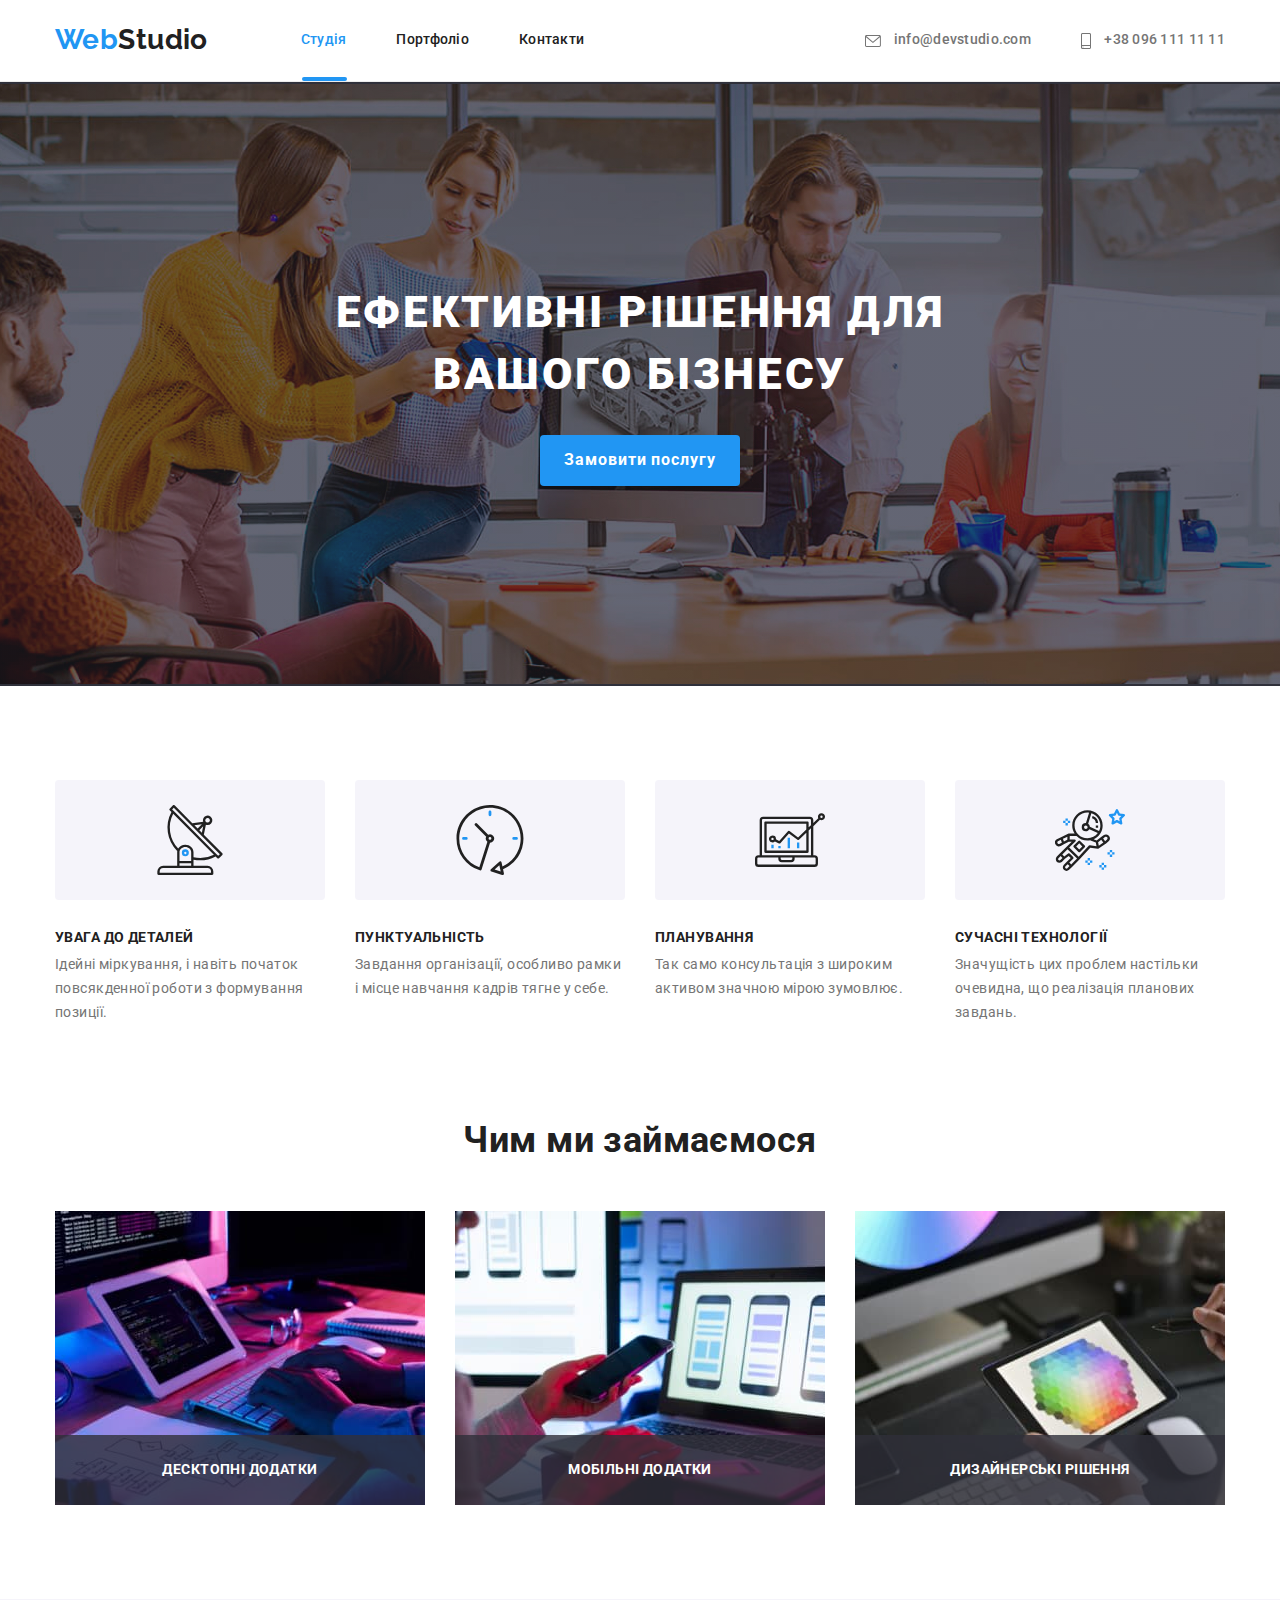
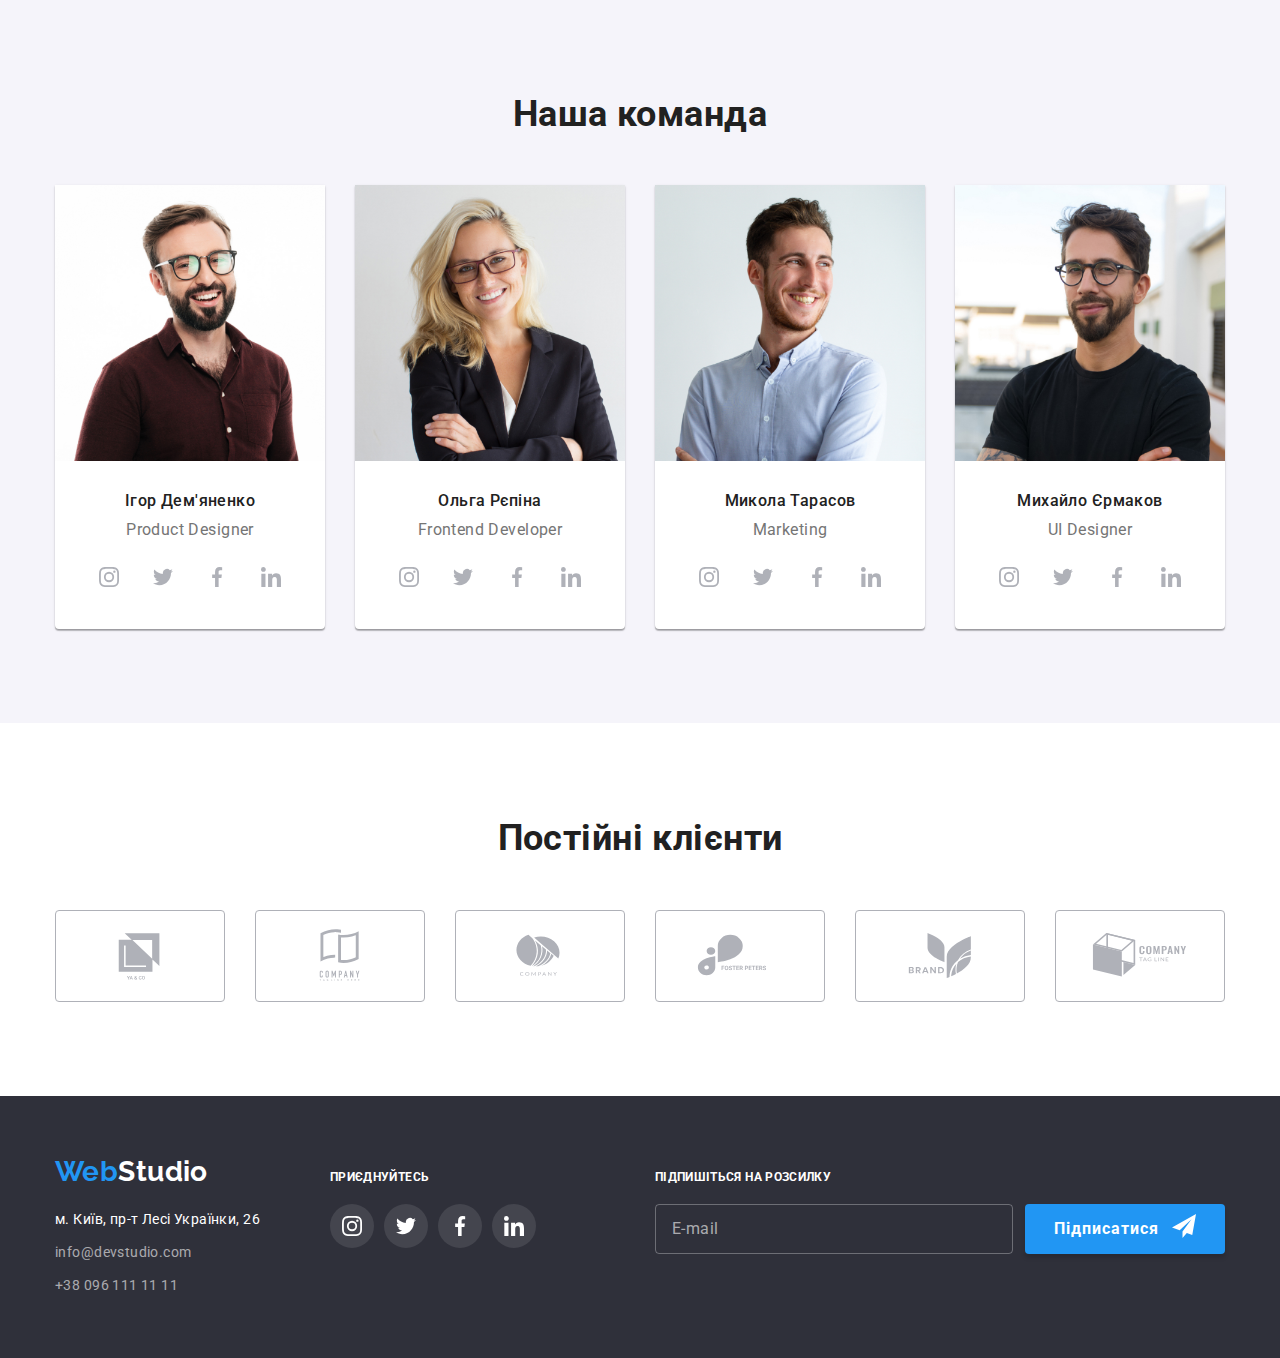
==== commit cd011a0b: "add img" ====
--- a/index.html
+++ b/index.html
@@ -52,7 +52,7 @@
             +38 096 111 11 11
           </a>
         </div>
-        <button type="button" class="menu-open">
+        <button type="button" class="menu-open" data-menu-open>
           <svg
             width="40"
             height="40"
@@ -63,8 +63,8 @@
           </svg>
         </button>
       </div>
-      <div class="mob-menu">
-        <button type="button" class="menu-close">
+      <div class="mob-menu is-hidden" data-menu>
+        <button type="button" class="menu-close" data-menu-close>
           <svg
             width="40"
             height="40"
@@ -90,29 +90,31 @@
             </li>
           </ul>
         </nav>
-        <div class="contacts-mob">
-          <a class="contacts-mob__link" href="mailto:info@devstudio.com">
-            info@devstudio.com</a
-          >
-          <a class="contacts-mob__link" href="tel:+380961111111">
-            +38 096 111 11 11
-          </a>
-        </div>
-        <div class="social-net-menu">
-          <ul class="social-net-menu__list">
-            <li class="social-net-menu__link">
-              <a class="social-net-menu__item" href="#"> Instagram </a>
-            </li>
-            <li class="social-net-menu__link">
-              <a class="social-net-menu__item" href="#"> Twitter </a>
-            </li>
-            <li class="social-net-menu__link">
-              <a class="social-net-menu__item" href="#"> Facebook </a>
-            </li>
-            <li class="social-net-menu__link">
-              <a class="social-net-menu__item" href="#"> LinkedIn </a>
-            </li>
-          </ul>
+        <div class="container-mob">
+          <div class="contacts-mob">
+            <a class="contacts-mob__link tel" href="tel:+380961111111">
+              +38 096 111 11 11
+            </a>
+            <a class="contacts-mob__link" href="mailto:info@devstudio.com">
+              info@devstudio.com</a
+            >
+          </div>
+          <div class="social-net-menu">
+            <ul class="social-net-menu__list">
+              <li class="social-net-menu__link">
+                <a class="social-net-menu__item" href="#"> Instagram </a>
+              </li>
+              <li class="social-net-menu__link">
+                <a class="social-net-menu__item" href="#"> Twitter </a>
+              </li>
+              <li class="social-net-menu__link">
+                <a class="social-net-menu__item" href="#"> Facebook </a>
+              </li>
+              <li class="social-net-menu__link">
+                <a class="social-net-menu__item" href="#"> LinkedIn </a>
+              </li>
+            </ul>
+          </div>
         </div>
       </div>
     </header>
@@ -166,10 +168,12 @@
           <ul class="work__list gap-list">
             <li class="work__item">
               <img
-                src="./images/box1.jpg"
+                srcset="
+                  ./images/cont/work-1.jpg    1x,
+                  ./images/cont/work-1-2x.jpg 2x
+                "
+                src="./images/cont/work-1.jpg"
                 alt="комп'ютер"
-                width="370"
-                height="294"
               />
               <div class="work__text-position">
                 <p>Десктопні додатки</p>
@@ -177,10 +181,12 @@
             </li>
             <li class="work__item">
               <img
-                src="./images/box2.jpg"
-                alt="мобільний"
-                width="370"
-                height="294"
+                srcset="
+                  ./images/cont/work-2.jpg    1x,
+                  ./images/cont/work-2-2x.jpg 2x
+                "
+                src="./images/cont/work-2.jpg"
+                alt="комп'ютер"
               />
               <div class="work__text-position">
                 <p>Мобільні додатки</p>
@@ -188,10 +194,12 @@
             </li>
             <li class="work__item">
               <img
-                src="./images/box3.jpg"
-                alt="планшет"
-                width="370"
-                height="294"
+                srcset="
+                  ./images/cont/work-3.jpg    1x,
+                  ./images/cont/work-3-2x.jpg 2x
+                "
+                src="./images/cont/work-3.jpg"
+                alt="комп'ютер"
               />
               <div class="work__text-position">
                 <p>Дизайнерські рішення</p>
@@ -206,11 +214,16 @@
           <ul class="team__list gap-list">
             <li class="team__item">
               <img
-                src="./images/photo1.jpg"
-                alt="фото"
-                width="270"
-                height="260"
-                class="team__img"
+                srcset="
+                  ./images/cont/team-1-mob.jpg     450w,
+                  ./images/cont/team-1-mob-2x.jpg  900w,
+                  ./images/cont/team-1-tab.jpg     354w,
+                  ./images/cont/team-1-tab-2x.jpg  708w,
+                  ./images/cont/team-1-desk.jpg    270w,
+                  ./images/cont/team-1-desk-2x.jpg 540w
+                "
+                src="./images/cont/team-1-mob.jpg "
+                alt="photo"
               />
               <div class="team__text">
                 <h3 class="team__name">Ігор Дем'яненко</h3>
@@ -251,11 +264,16 @@
             </li>
             <li class="team__item">
               <img
-                src="./images/photo2.jpg"
-                alt="фото"
-                width="270"
-                height="260"
-                class="team__img"
+                srcset="
+                  ./images/cont/team-2-mob.jpg     450w,
+                  ./images/cont/team-2-mob-2x.jpg  900w,
+                  ./images/cont/team-2-tab.jpg     354w,
+                  ./images/cont/team-2-tab-2x.jpg  708w,
+                  ./images/cont/team-2-desk.jpg    270w,
+                  ./images/cont/team-2-desk-2x.jpg 540w
+                "
+                src="./images/cont/team-2-mob.jpg "
+                alt="photo"
               />
               <div class="team__text">
                 <h3 class="team__name">Ольга Рєпіна</h3>
@@ -296,11 +314,16 @@
             </li>
             <li class="team__item">
               <img
-                src="./images/photo3.jpg"
-                alt="фото"
-                width="270"
-                height="260"
-                class="team__img"
+                srcset="
+                  ./images/cont/team-3-mob.jpg     450w,
+                  ./images/cont/team-3-mob-2x.jpg  900w,
+                  ./images/cont/team-3-tab.jpg     354w,
+                  ./images/cont/team-3-tab-2x.jpg  708w,
+                  ./images/cont/team-3-desk.jpg    270w,
+                  ./images/cont/team-3-desk-2x.jpg 540w
+                "
+                src="./images/cont/team-3-mob.jpg "
+                alt="photo"
               />
               <div class="team__text">
                 <h3 class="team__name">Микола Тарасов</h3>
@@ -341,11 +364,16 @@
             </li>
             <li class="team__item">
               <img
-                src="./images/photo4.jpg"
-                alt="фото"
-                width="270"
-                height="260"
-                class="team__img"
+                srcset="
+                  ./images/cont/team-4-mob.jpg     450w,
+                  ./images/cont/team-4-mob-2x.jpg  900w,
+                  ./images/cont/team-4-tab.jpg     354w,
+                  ./images/cont/team-4-tab-2x.jpg  708w,
+                  ./images/cont/team-4-desk.jpg    270w,
+                  ./images/cont/team-4-desk-2x.jpg 540w
+                "
+                src="./images/cont/team-4-mob.jpg "
+                alt="photo"
               />
               <div class="team__text">
                 <h3 class="team__name">Михайло Єрмаков</h3>
--- a/css/main.min.css
+++ b/css/main.min.css
@@ -1 +1 @@
-:root{--primary-color: #ffffff;--accent-color: #2f303a;--accent-color2: #f5f4fa;--primary-text-color: #757575;--title-text-color: #212121;--accent-text-color: #2196f3;--accent-text-color2: #188ce8;--address-color: rgba(255, 255, 255, 0.6);--color-input: rgba(33, 33, 33, 0.2);--border-color: #eeeeee;--social-networks-icon: #afb1b8;--time: 250ms;--cubic: cubic-bezier(0.4, 0, 0.2, 1)}.visually-hidden{position:absolute;width:1px;height:1px;margin:-1px;border:0;padding:0;white-space:nowrap;-webkit-clip-path:inset(100%);clip-path:inset(100%);clip:rect(0 0 0 0);overflow:hidden}h1,h2,h3,h4,h5,h6,p{margin:0}ul,ol{margin:0;padding-left:0;list-style:none}img{display:block;max-width:100%;height:auto}input,textarea{padding:0}address{font-style:normal}button{cursor:pointer;font-family:inherit}a{text-decoration:none}body{color:var(--primary-text-color);background-color:var(--primary-color);font-family:Roboto,sans-serif;font-size:14px;letter-spacing:.03em}.container{width:100%;padding-left:15px;padding-right:15px;margin:0 auto}@media screen and (min-width: 480px){.container{width:480px}}@media screen and (min-width: 768px){.container{width:768px}}@media screen and (min-width: 1200px){.container{width:1200px}}.section{padding-top:60px;padding-bottom:60px}@media screen and (min-width: 1200px){.section{padding-top:94px;padding-bottom:94px}}.section-title{margin-bottom:30px;color:var(--title-text-color);font-size:28px;line-height:1.17;text-align:center}@media screen and (min-width: 1200px){.section-title{margin-bottom:50px;font-size:36px}}.btn{min-width:200px;color:var(--primary-color);background-color:var(--accent-text-color);border:none;font-weight:700;font-size:16px;line-height:1.9;text-align:center;letter-spacing:.06em;box-shadow:0px 4px 4px rgba(0,0,0,.15);border-radius:4px;cursor:pointer;transition:background-color var(--time) var(--cubic)}.btn:hover,.btn:focus{background-color:var(--accent-text-color2);transition:background-color var(--time) var(--cubic)}.social-networks-list{width:100%;display:flex;gap:10px;justify-content:center;align-items:center}@media screen and (min-width: 1200px){.social-networks-list{padding-bottom:30px}}.social-networks-item{flex-basis:calc((100% - 30px)/4);width:44px;height:44px;display:flex;justify-content:center;align-items:center;border-radius:50%;color:var(--social-networks-icon);transition:background-color var(--time) var(--cubic),color var(--time) var(--cubic)}.social-networks-item:hover,.social-networks-item:focus{background-color:var(--accent-text-color);color:var(--primary-color);cursor:pointer;transition:background-color var(--time) var(--cubic),color var(--time) var(--cubic)}.icon-net{fill:currentColor}.backdrop{position:fixed;top:0;left:0;width:100%;height:100%;background-color:rgba(0,0,0,.2);transition:opacity 300ms linear,visibility 300ms linear;overflow-y:scroll}.is-hidden{visibility:hidden;opacity:0;pointer-events:none}.modal{position:relative;margin-top:10px;margin-left:auto;margin-right:auto;width:90%;min-height:609px;padding-top:30px;padding-bottom:30px;padding-left:15px;padding-right:15px;background-color:var(--primary-color);box-shadow:0px 1px 3px rgba(0,0,0,.12),0px 1px 1px rgba(0,0,0,.14),0px 2px 1px rgba(0,0,0,.2);border-radius:4px}@media screen and (min-width: 480px){.modal{position:absolute;top:50%;left:50%;width:450px;min-height:609px;padding-left:40px;padding-right:40px;padding-top:40px;padding-bottom:40px;transform:translate(-50%, -50%) scaleY(1)}}@media screen and (min-width: 1200px){.modal{width:528px;height:581px}}.modal-title{font-weight:700;font-size:20px;margin-bottom:12px;line-height:1.5;text-align:center;letter-spacing:.03em;color:var(--title-text-color)}@media screen and (min-width: 1200px){.modal-title{line-height:1.15}}.modal-fild:not(:last-child){margin-bottom:10px}.modal-fild:nth-child(4){margin-bottom:0}.input-wrap{position:relative}.modal-input{display:block;margin-top:4px;width:100%;height:40px;border:1px solid var(--color-input);border-radius:4px;font-size:14px;outline:rgba(0,0,0,0);padding-left:40px;cursor:pointer}.modal-input:focus{border-color:var(--accent-text-color);cursor:pointer}.input-icon{position:absolute;left:12px;top:50%;transform:translateY(-50%);fill:var(--title-text-color)}.modal-input:focus+.input-icon{fill:var(--accent-text-color)}.modal-input.text{height:120px;padding-left:16px;padding-top:12px;resize:none}.modal-input.text::-moz-placeholder{color:rgba(117,117,117,.5)}.modal-input.text:-ms-input-placeholder{color:rgba(117,117,117,.5)}.modal-input.text::placeholder{color:rgba(117,117,117,.5)}.check-text{font-size:12px;line-height:1.17;letter-spacing:.03em;color:var(--primary-text-color);display:flex;cursor:pointer;align-items:flex-start}@media screen and (min-width: 480px){.check-text{align-items:center}}@media screen and (min-width: 1200px){.check-text{font-size:14px;line-height:1.7}}.wrap-check{display:flex;flex-direction:column}@media screen and (min-width: 480px){.wrap-check{display:block}}.wrap-check a{padding-top:5px}.check-text span{width:16px;height:15px;border:2px solid var(--title-text-color);border-radius:3px;margin-right:8px;display:flex;align-items:center;justify-content:center;fill:rgba(0,0,0,0)}.input-check:checked+.check-text span{background-color:var(--accent-text-color);fill:var(--primary-color);border:rgba(0,0,0,0)}.input-check{display:block;margin-top:20px;-webkit-appearance:none;-moz-appearance:none;appearance:none}.check-text a{text-decoration:underline;color:var(--accent-text-color);margin-left:4px;-webkit-text-decoration-skip-ink:none;text-decoration-skip-ink:none}.btn-modal{display:block;padding:10px 52px;margin-top:30px;margin-left:auto;margin-right:auto}.backdrop.is-hidden .modal{transform:translate(-50%, 0%) scale(0);transition:transform 300ms linear}.button-x{position:absolute;top:8px;right:8px;display:flex;justify-content:center;align-items:center;background-color:rgba(0,0,0,0);border-radius:50%;border:1px solid var(--social-networks-icon);width:30px;height:30px;color:var(--title-text-color)}.button-x:hover{color:var(--accent-text-color);cursor:pointer}.button-img{fill:currentColor}@media screen and (min-width: 768px){.gap-list{width:100%;display:flex;flex-wrap:wrap;gap:30px}}.hero{padding-top:118px;padding-bottom:118px;background-color:var(--accent-color);background-image:linear-gradient(to right, rgba(47, 48, 58, 0.4), rgba(47, 48, 58, 0.4)),url(../images/img_hero.jpg);background-repeat:no-repeat;background-size:cover;background-position:center;text-align:center}@media screen and (min-width: 1200px){.hero{padding-top:200px;padding-bottom:200px;background-size:auto}}.hero__container{max-width:100%}.hero__title{display:block;width:100%;display:block;margin-left:auto;margin-right:auto;margin-bottom:30px;color:var(--primary-color);font-weight:900;font-size:26px;line-height:1.6;letter-spacing:.06em;text-transform:uppercase}@media screen and (min-width: 768px){.hero__title{width:360px}}@media screen and (min-width: 1200px){.hero__title{width:696px;font-size:44px;line-height:1.4}}.hero__btn{padding:10px 0}.page-header{border-bottom:1px solid #ececec}.container.header{display:flex;align-items:center;justify-content:space-between}.logo{padding-top:16px;padding-bottom:16px;color:var(--accent-text-color);font-family:Raleway,sans-serif;font-weight:700;font-size:26px;text-decoration:none;line-height:1.17}.logo span{color:var(--title-text-color)}@media screen and (min-width: 768px){.logo{padding-top:26px;padding-bottom:26px}}@media screen and (min-width: 1200px){.logo{padding-top:24px;padding-bottom:24px;font-size:28px}}.menu-open{display:block;border:none;margin-left:auto;background-color:rgba(0,0,0,0)}@media screen and (min-width: 768px){.menu-open{display:none}}.mob-menu{position:fixed;z-index:1;width:100%;height:100vh;background-color:#fff;top:0;padding-top:48px;padding-bottom:48px;padding-left:40px}.menu-close{position:absolute;top:10px;right:15px;display:block;border:none;margin-left:auto;background-color:rgba(0,0,0,0)}@media screen and (min-width: 768px){.menu-close{display:none}}@media screen and (min-width: 768px){.navigation{margin-left:87px}}@media screen and (min-width: 1200px){.navigation{margin-left:93px}}.site-nav{display:flex;justify-content:flex-start;gap:50px}@media screen and (max-width: 768px){.site-nav{position:absolute;width:1px;height:1px;margin:-1px;border:0;padding:0;white-space:nowrap;-webkit-clip-path:inset(100%);clip-path:inset(100%);clip:rect(0 0 0 0);overflow:hidden}}.nav-link{display:block;color:var(--title-text-color);padding-top:32px;padding-bottom:32px;font-weight:500;line-height:1.14;letter-spacing:.02em;text-decoration:none;transition:color var(--time) var(--cubic)}.nav-link:hover,.nav-link:focus{color:var(--accent-text-color);transition:color var(--time) var(--cubic)}@media screen and (min-width: 720px){.nav-link{padding-top:32px;padding-bottom:33px}}.current{position:relative;color:var(--accent-text-color)}.current::after{content:"";position:absolute;bottom:0;left:0;transform:translate(1px);width:100%;height:4px;background-color:var(--accent-text-color);border-radius:2px}@media screen and (max-width: 767px){.contacts.header{position:absolute;width:1px;height:1px;margin:-1px;border:0;padding:0;white-space:nowrap;-webkit-clip-path:inset(100%);clip-path:inset(100%);clip:rect(0 0 0 0);overflow:hidden}}@media screen and (min-width: 720px){.contacts.header{display:flex;margin-left:auto;flex-direction:column}}@media screen and (min-width: 1200px){.contacts.header{display:flex;flex-direction:row;margin-left:auto;gap:50px}}.contacts-link{color:var(--primary-text-color);font-size:12px;letter-spacing:.02em;font-weight:500;line-height:1.14;text-decoration:none;transition:color var(--time) var(--cubic)}.contacts-link:hover,.contacts-link:focus{color:var(--accent-text-color);cursor:pointer;transition:color var(--time) var(--cubic)}@media screen and (min-width: 720px){.contacts-link:first-child{margin-bottom:10px;padding-top:20px}.contacts-link:last-child{padding-bottom:20px}}@media screen and (min-width: 1200px){.contacts-link{font-size:14px}.contacts-link:first-child{margin-bottom:0;padding-top:32px;padding-bottom:32px}.contacts-link:last-child{padding-top:32px;padding-bottom:32px}}.icon{vertical-align:middle;fill:currentColor}@media screen and (min-width: 720px){.icon{margin-right:8px}}@media screen and (min-width: 1200px){.icon{margin-right:10px}}.feature__item{margin-bottom:30px}.feature__item::before{display:block;content:"";height:120px;background-size:70px;background-repeat:no-repeat;background-position:center;background-color:var(--accent-color2);border-radius:4px;margin-bottom:30px}@media screen and (min-width: 768px){.feature__item{flex-basis:calc((100% - 30px)/2)}}@media screen and (min-width: 1200px){.feature__item{flex-basis:calc((100% - 90px)/4);margin-bottom:0}}.icon-antenna::before{background-image:url(../images/antenna.svg)}.icon-clock::before{background-image:url(../images/clock.svg)}.icon-diagram::before{background-image:url(../images/diagram.svg)}.icon-astronaut::before{background-image:url(../images/astronaut.svg)}.feature__title{margin-bottom:8px;color:var(--title-text-color);font-size:14px;line-height:1.17;text-transform:uppercase;text-align:center}@media screen and (min-width: 1200px){.feature__title{line-height:1.14;text-align:left}}.feature__text{line-height:1.7}@media screen and (max-width: 1199px){.section.work{position:absolute;width:1px;height:1px;margin:-1px;border:0;padding:0;white-space:nowrap;-webkit-clip-path:inset(100%);clip-path:inset(100%);clip:rect(0 0 0 0);overflow:hidden}}@media screen and (min-width: 1200px){.section.work{padding-top:0}}.work__item{flex-basis:calc((100% - 60px)/3);position:relative}.work__text-position{width:100%;padding-top:27px;padding-bottom:27px;position:absolute;bottom:0;left:0;background-color:rgba(47,48,58,.8);color:var(--primary-color);text-transform:uppercase;font-weight:700;font-size:14px;line-height:1.14;text-align:center;letter-spacing:.03em}.section.team{background-color:var(--accent-color2)}@media screen and (min-width: 1200px){.section.team{margin-bottom:0}}.team__img{margin-left:auto;margin-right:auto}@media screen and (min-width: 480px){.team__img{width:450px;height:460px}}@media screen and (min-width: 768px){.team__img{width:354px;height:374px}}@media screen and (min-width: 1200px){.team__img{width:270px;height:260px}}.team__social{padding-bottom:24px}@media screen and (min-width: 1200px){.team__social{padding-bottom:0}}.team__item{margin-left:auto;margin-right:auto;width:100%;display:block;background:#fff;box-shadow:0px 1px 3px rgba(0,0,0,.12),0px 1px 1px rgba(0,0,0,.14),0px 2px 1px rgba(0,0,0,.2);border-radius:0px 0px 4px 4px;margin-bottom:30px}@media screen and (min-width: 480px){.team__item{width:450px}}@media screen and (min-width: 768px){.team__item{flex-basis:calc((100% - 30px)/2);align-items:center}}@media screen and (min-width: 1200px){.team__item{flex-basis:calc((100% - 90px)/4);margin-bottom:0}}.team__name{margin-bottom:10px;color:var(--title-text-color);font-weight:500;font-size:16px;line-height:1.2;text-align:center}.team__profession{font-size:16px;line-height:1.2;text-align:center}.team__text{padding-top:30px;margin-bottom:10px}@media screen and (min-width: 1200px){.team__text{margin-bottom:16px}}.clients-list{display:flex;flex-wrap:wrap;gap:30px}.clients-list__element{margin-left:auto;margin-right:auto;flex-basis:calc((100% - 30px)/2)}@media screen and (min-width: 768px){.clients-list__element{flex-basis:calc((100% - 60px)/3)}}@media screen and (min-width: 1200px){.clients-list__element{flex-basis:calc((100% - 150px)/6)}}.clients-list__item{border:1px solid var(--social-networks-icon);border-radius:4px;width:210px;height:92px;display:flex;justify-content:center;align-items:center;color:var(--social-networks-icon);transition:border-color var(--time) var(--cubic),color var(--time) var(--cubic)}.clients-list__item:hover,.clients-list__item:focus{border:1px solid var(--accent-text-color);color:var(--accent-text-color);cursor:pointer;transition:border-color var(--time) var(--cubic),color var(--time) var(--cubic)}@media screen and (min-width: 768px){.clients-list__item{width:226px}}@media screen and (min-width: 1200px){.clients-list__item{width:170px}}.logo-clients{fill:currentColor}.section-footer{background-color:var(--accent-color);padding-top:60px;padding-bottom:60px}.container.footer{margin-left:auto;margin-right:auto}@media screen and (min-width: 1200px){.container.footer{display:flex;align-items:baseline;justify-content:space-between}}@media screen and (min-width: 768px){.add-flex{display:flex;align-items:baseline;justify-content:space-around;margin-bottom:60px}}@media screen and (min-width: 1200px){.add-flex{display:flex;align-items:baseline;justify-content:center;margin-bottom:0}}.social-networks-footer{margin-left:auto;margin-right:auto;margin-bottom:60px}@media screen and (min-width: 768px){.social-networks-footer{margin-right:0;margin-left:0;margin-bottom:0}}@media screen and (min-width: 1200px){.social-networks-footer{margin-left:70px;margin-bottom:0}}.social-networks-footer-title{display:block;text-align:center;margin-bottom:20px;line-height:1.14;letter-spacing:.03em;text-transform:uppercase;color:var(--primary-color)}@media screen and (min-width: 1200px){.social-networks-footer-title{text-align:left}}.footer-item{background-color:rgba(255,255,255,.1);color:var(--primary-color)}.logo.footer{display:inline-block;padding-bottom:0;padding-top:0;display:block;text-align:center}@media screen and (min-width: 1200px){.logo.footer{text-align:left}}.logo .accent{color:var(--primary-color)}.address-nav{margin-top:20px;margin-bottom:60px}@media screen and (min-width: 768px){.address-nav{margin-bottom:0}}.contacts.footer>li:not(:last-child){margin-bottom:8px}@media screen and (min-width: 1200px){.contacts.footer>li:not(:last-child){margin-bottom:9px}}.contacts.footer>li:not(:first-child){display:block;color:var(--address-color);font-weight:400;font-style:normal;line-height:1.7;transition:color var(--time) var(--cubic)}.address{color:var(--primary-color);text-decoration:none;font-style:normal;line-height:1.7;text-align:center;display:block}@media screen and (min-width: 1200px){.address{text-align:left}}.contacts-link-footer{color:var(--address-color);line-height:1.7;letter-spacing:.03em;text-align:center;display:block}@media screen and (min-width: 1200px){.contacts-link-footer{text-align:left}}.mailing-block{margin-left:auto;margin-right:auto}@media screen and (min-width: 1200px){.mailing-block{margin-left:0;margin-right:0;margin-left:93px}}.mailing-input{display:block;margin-left:auto;margin-right:auto;width:100%;height:50px;border-radius:4px;font-size:14px;color:var(--primary-color);font-size:16px;line-height:1.25;outline:rgba(0,0,0,0);background-color:rgba(0,0,0,0);padding-left:16px;cursor:pointer;border:1px solid rgba(255,255,255,.3)}.mailing-input::-moz-placeholder{color:rgba(255,255,255,.6);font-size:16px;line-height:1.25;letter-spacing:.03em;outline-color:none}.mailing-input:-ms-input-placeholder{color:rgba(255,255,255,.6);font-size:16px;line-height:1.25;letter-spacing:.03em;outline-color:none}.mailing-input::placeholder{color:rgba(255,255,255,.6);font-size:16px;line-height:1.25;letter-spacing:.03em;outline-color:none}.mailing-input:focus{outline:rgba(0,0,0,0);border-color:var(--primary-text-color);cursor:pointer}@media screen and (min-width: 480px){.mailing-input{width:450px}}@media screen and (min-width: 1200px){.mailing-input{width:358px;margin-left:0;margin-right:0}}.btn-footer{margin-left:auto;margin-right:auto;padding:10px 28px;display:flex;justify-content:space-around;height:50px}@media screen and (min-width: 1200px){.btn-footer{margin-left:0;margin-right:0}}.icon-mailing{fill:var(--primary-color);margin-left:10px}.input-block{display:block}@media screen and (min-width: 1200px){.input-block{display:flex;align-items:center}}.mailing-input-block{margin-bottom:20px}@media screen and (min-width: 1200px){.mailing-input-block{margin-right:12px;margin-bottom:0}}.portfolio-nav{display:flex;flex-wrap:wrap;row-gap:15px;-moz-column-gap:8px;column-gap:8px;justify-content:flex-start;margin-bottom:50px}@media screen and (min-width: 768px){.portfolio-nav{justify-content:center;gap:8px}}.portfolio-button{padding:6px 22px;background-color:var(--accent-text-color2);color:var(--title-text-color);font-family:inherit;font-weight:500;font-size:16px;line-height:1.6;text-align:center;border:none;background:var(--accent-color2);border-radius:4px;cursor:pointer;transition:background-color var(--time) var(--cubic),color var(--time) var(--cubic),box-shadow var(--time) var(--cubic)}.portfolio-button:hover,.portfolio-button:focus{background-color:var(--accent-text-color);color:var(--primary-color);box-shadow:0px 3px 1px rgba(0,0,0,.1),0px 1px 2px rgba(0,0,0,.08),0px 2px 2px rgba(0,0,0,.12);transition:background-color var(--time) var(--cubic),color var(--time) var(--cubic),box-shadow var(--time) var(--cubic)}.img-position-portfolio{position:relative;overflow:hidden}.img-position-portfolio .img{width:100%;height:auto}.text-position-portfolio{position:absolute;width:100%;height:100%;top:0;padding:63px 24px;background-color:rgba(33,150,243,.9);color:var(--primary-color);font-size:18px;line-height:1.56;letter-spacing:.03em;transform:translateY(100%);transition:var(--time) var(--cubic);overflow:auto}.element-portfolio-item:hover .text-position-portfolio,.element-portfolio-item:focus .text-position-portfolio{transform:translateY(0);transition:var(--time) var(--cubic)}.portfolio-list{width:100%;margin-left:auto;margin-right:auto}@media screen and (min-width: 768px){.portfolio-list{display:flex;flex-wrap:wrap;gap:30px}}@media screen and (min-width: 768px){.element-portfolio{flex-basis:calc((100% - 30px)/2);align-items:baseline}}@media screen and (min-width: 1200px){.element-portfolio{flex-basis:calc((100% - 60px)/3)}}.element-portfolio-item{display:block;transition:box-shadow var(--time) var(--cubic)}.element-portfolio-item:hover,.element-portfolio-item:focus{box-shadow:0px 1px 1px rgba(0,0,0,.12),0px 4px 4px rgba(0,0,0,.06),1px 4px 6px rgba(0,0,0,.16);transition:box-shadow var(--time) var(--cubic)}.border-portfolio{padding:20px 24px;border:1px solid var(--border-color);border-top:none}.portfolio-title{margin-bottom:4px;color:var(--title-text-color);font-family:inherit;font-weight:700;font-size:18px;line-height:2;letter-spacing:.06em}.portfolio-text{color:var(--primary-text-color);font-family:inherit;font-size:16px;line-height:1.9}/*# sourceMappingURL=main.min.css.map */+:root{--primary-color: #ffffff;--accent-color: #2f303a;--accent-color2: #f5f4fa;--primary-text-color: #757575;--title-text-color: #212121;--accent-text-color: #2196f3;--accent-text-color2: #188ce8;--address-color: rgba(255, 255, 255, 0.6);--color-input: rgba(33, 33, 33, 0.2);--border-color: #eeeeee;--social-networks-icon: #afb1b8;--time: 250ms;--cubic: cubic-bezier(0.4, 0, 0.2, 1);--gradient: linear-gradient( to right, rgba(47, 48, 58, 0.4), rgba(47, 48, 58, 0.4) )}.visually-hidden{position:absolute;width:1px;height:1px;margin:-1px;border:0;padding:0;white-space:nowrap;-webkit-clip-path:inset(100%);clip-path:inset(100%);clip:rect(0 0 0 0);overflow:hidden}h1,h2,h3,h4,h5,h6,p{margin:0}ul,ol{margin:0;padding-left:0;list-style:none}img{display:block;max-width:100%;height:auto}input,textarea{padding:0}address{font-style:normal}button{cursor:pointer;font-family:inherit}a{text-decoration:none}body{color:var(--primary-text-color);background-color:var(--primary-color);font-family:Roboto,sans-serif;font-size:14px;letter-spacing:.03em}.no-scroll{overflow:hidden}.container{width:100%;padding-left:15px;padding-right:15px;margin:0 auto}@media screen and (min-width: 480px){.container{width:480px}}@media screen and (min-width: 768px){.container{width:768px}}@media screen and (min-width: 1200px){.container{width:1200px}}.section{padding-top:60px;padding-bottom:60px}@media screen and (min-width: 1200px){.section{padding-top:94px;padding-bottom:94px}}.section-title{margin-bottom:30px;color:var(--title-text-color);font-size:28px;line-height:1.17;text-align:center}@media screen and (min-width: 1200px){.section-title{margin-bottom:50px;font-size:36px}}.btn{min-width:200px;color:var(--primary-color);background-color:var(--accent-text-color);border:none;font-weight:700;font-size:16px;line-height:1.9;text-align:center;letter-spacing:.06em;box-shadow:0px 4px 4px rgba(0,0,0,.15);border-radius:4px;cursor:pointer;transition:background-color var(--time) var(--cubic)}.btn:hover,.btn:focus{background-color:var(--accent-text-color2);transition:background-color var(--time) var(--cubic)}.social-networks-list{width:100%;display:flex;gap:10px;justify-content:center;align-items:center}@media screen and (min-width: 1200px){.social-networks-list{padding-bottom:30px}}.social-networks-item{flex-basis:calc((100% - 30px)/4);width:44px;height:44px;display:flex;justify-content:center;align-items:center;border-radius:50%;color:var(--social-networks-icon);transition:background-color var(--time) var(--cubic),color var(--time) var(--cubic)}.social-networks-item:hover,.social-networks-item:focus{background-color:var(--accent-text-color);color:var(--primary-color);cursor:pointer;transition:background-color var(--time) var(--cubic),color var(--time) var(--cubic)}.icon-net{fill:currentColor}.backdrop{position:fixed;top:0;left:0;width:100%;height:100%;background-color:rgba(0,0,0,.2);transition:opacity 300ms linear,visibility 300ms linear;overflow-y:scroll}.is-hidden{visibility:hidden;opacity:0;pointer-events:none}.modal{position:relative;margin-top:10px;margin-left:auto;margin-right:auto;width:90%;min-height:609px;padding-top:30px;padding-bottom:30px;padding-left:15px;padding-right:15px;background-color:var(--primary-color);box-shadow:0px 1px 3px rgba(0,0,0,.12),0px 1px 1px rgba(0,0,0,.14),0px 2px 1px rgba(0,0,0,.2);border-radius:4px}@media screen and (min-width: 480px){.modal{position:absolute;top:50%;left:50%;width:450px;min-height:609px;padding-left:40px;padding-right:40px;padding-top:40px;padding-bottom:40px;transform:translate(-50%, -50%) scaleY(1)}}@media screen and (min-width: 1200px){.modal{width:528px;height:581px}}.modal-title{font-weight:700;font-size:20px;margin-bottom:12px;line-height:1.5;text-align:center;letter-spacing:.03em;color:var(--title-text-color)}@media screen and (min-width: 1200px){.modal-title{line-height:1.15}}.modal-fild:not(:last-child){margin-bottom:10px}.modal-fild:nth-child(4){margin-bottom:0}.input-wrap{position:relative}.modal-input{display:block;margin-top:4px;width:100%;height:40px;border:1px solid var(--color-input);border-radius:4px;font-size:14px;outline:rgba(0,0,0,0);padding-left:40px;cursor:pointer}.modal-input:focus{border-color:var(--accent-text-color);cursor:pointer}.input-icon{position:absolute;left:12px;top:50%;transform:translateY(-50%);fill:var(--title-text-color)}.modal-input:focus+.input-icon{fill:var(--accent-text-color)}.modal-input.text{height:120px;padding-left:16px;padding-top:12px;resize:none}.modal-input.text::-moz-placeholder{color:rgba(117,117,117,.5)}.modal-input.text:-ms-input-placeholder{color:rgba(117,117,117,.5)}.modal-input.text::placeholder{color:rgba(117,117,117,.5)}.check-text{font-size:12px;line-height:1.17;letter-spacing:.03em;color:var(--primary-text-color);display:flex;cursor:pointer;align-items:flex-start}@media screen and (min-width: 480px){.check-text{align-items:center}}@media screen and (min-width: 1200px){.check-text{font-size:14px;line-height:1.7}}.wrap-check{display:flex;flex-direction:column}@media screen and (min-width: 480px){.wrap-check{display:block}}.wrap-check a{padding-top:5px}.check-text span{width:16px;height:15px;border:2px solid var(--title-text-color);border-radius:3px;margin-right:8px;display:flex;align-items:center;justify-content:center;fill:rgba(0,0,0,0)}.input-check:checked+.check-text span{background-color:var(--accent-text-color);fill:var(--primary-color);border:rgba(0,0,0,0)}.input-check{display:block;margin-top:20px;-webkit-appearance:none;-moz-appearance:none;appearance:none}.check-text a{text-decoration:underline;color:var(--accent-text-color);margin-left:4px;-webkit-text-decoration-skip-ink:none;text-decoration-skip-ink:none}.btn-modal{display:block;padding:10px 52px;margin-top:30px;margin-left:auto;margin-right:auto}.backdrop.is-hidden .modal{transform:translate(-50%, 0%) scale(0);transition:transform 300ms linear}.button-x{position:absolute;top:8px;right:8px;display:flex;justify-content:center;align-items:center;background-color:rgba(0,0,0,0);border-radius:50%;border:1px solid var(--social-networks-icon);width:30px;height:30px;color:var(--title-text-color)}.button-x:hover{color:var(--accent-text-color);cursor:pointer}.button-img{fill:currentColor}@media screen and (min-width: 768px){.gap-list{width:100%;display:flex;flex-wrap:wrap;gap:30px}}.hero{padding-top:118px;padding-bottom:118px;background-color:var(--accent-color);background-image:var(--gradient),url(../images/fon/hero-mob.jpg);background-repeat:no-repeat;background-size:cover;background-position:center;text-align:center}@media(min-device-pixel-ratio: 2),(-webkit-min-device-pixel-ratio: 2),(min-resolution: 192dpi),(min-resolution: 2dppx){.hero{background-image:var(--gradient),url(../images/fon/hero-mob-2x.jpg)}}@media screen and (min-width: 768px){.hero{background-image:var(--gradient),url(../images/fon/hero-tab.jpg)}}@media screen and (min-width: 768px)and (min-device-pixel-ratio: 2),screen and (min-width: 768px)and (-webkit-min-device-pixel-ratio: 2),screen and (min-width: 768px)and (min-resolution: 192dpi),screen and (min-width: 768px)and (min-resolution: 2dppx){.hero{background-image:var(--gradient),url(../images/fon/hero-tab-2x.jpg)}}@media screen and (min-width: 1200px){.hero{background-image:var(--gradient),url(../images/fon/hero-desk.jpg);padding-top:200px;padding-bottom:200px;background-size:auto}}@media screen and (min-width: 1200px)and (min-device-pixel-ratio: 2),screen and (min-width: 1200px)and (-webkit-min-device-pixel-ratio: 2),screen and (min-width: 1200px)and (min-resolution: 192dpi),screen and (min-width: 1200px)and (min-resolution: 2dppx){.hero{background-image:var(--gradient),url(../images/fon/hero-desk-2x.jpg)}}.hero__container{max-width:100%}.hero__title{display:block;width:100%;display:block;margin-left:auto;margin-right:auto;margin-bottom:30px;color:var(--primary-color);font-weight:900;font-size:26px;line-height:1.6;letter-spacing:.06em;text-transform:uppercase}@media screen and (min-width: 768px){.hero__title{width:360px}}@media screen and (min-width: 1200px){.hero__title{width:696px;font-size:44px;line-height:1.4}}.hero__btn{padding:10px 0}.page-header{border-bottom:1px solid #ececec}.container.header{display:flex;align-items:center;justify-content:space-between}.logo{padding-top:16px;padding-bottom:16px;color:var(--accent-text-color);font-family:Raleway,sans-serif;font-weight:700;font-size:26px;text-decoration:none;line-height:1.17}.logo span{color:var(--title-text-color)}@media screen and (min-width: 768px){.logo{padding-top:26px;padding-bottom:26px}}@media screen and (min-width: 1200px){.logo{padding-top:24px;padding-bottom:24px;font-size:28px}}.menu-open{display:block;border:none;margin-left:auto;background-color:rgba(0,0,0,0)}@media screen and (min-width: 768px){.menu-open{display:none}}.mob-menu{position:fixed;display:flex;flex-direction:column;justify-content:space-between;z-index:1;width:100%;height:100vh;background-color:#fff;top:0;padding-top:48px;padding-bottom:48px;padding-left:10px;overflow:auto}@media screen and (min-width: 480px){.mob-menu{padding-left:40px}}.menu-close{position:absolute;top:10px;right:15px;display:block;border:none;margin-left:auto;background-color:rgba(0,0,0,0)}.menu-close:hover,.menu-close:focus{fill:var(--accent-text-color);cursor:pointer}@media screen and (min-width: 768px){.menu-close{display:none}}.nav-mob{margin-bottom:80px}@media screen and (min-width: 480px){.nav-mob{margin-bottom:302px}}.nav-list__link{font-weight:500;font-size:40px;line-height:1.17;letter-spacing:.02em;color:var(--title-text-color);transition:color var(--time) var(--cubic)}.nav-list__link:hover,.nav-list__link:focus{color:var(--accent-text-color);transition:color var(--time) var(--cubic)}.nav-list__item:not(:last-child){margin-bottom:36px}.contacts-mob{margin-bottom:64px}.contacts-mob__link{font-weight:500;font-size:24px;line-height:1.17;letter-spacing:.02em;color:var(--primary-text-color)}.contacts-mob__link.tel{display:block;font-size:34px;color:var(--accent-text-color);margin-bottom:32px}.social-net-menu__list{display:flex;justify-content:flex-start;flex-wrap:wrap;gap:10px}.social-net-menu__link:not(:first-child){padding-left:10px;border-left:1px solid rgba(33,33,33,.2)}.social-net-menu__item{font-weight:500;font-size:18px;line-height:1.2;letter-spacing:.02em;color:var(--accent-text-color)}@media screen and (min-width: 768px){.navigation{margin-left:87px}}@media screen and (min-width: 1200px){.navigation{margin-left:93px}}.site-nav{display:flex;justify-content:flex-start;gap:50px}@media screen and (max-width: 767px){.site-nav{position:absolute;width:1px;height:1px;margin:-1px;border:0;padding:0;white-space:nowrap;-webkit-clip-path:inset(100%);clip-path:inset(100%);clip:rect(0 0 0 0);overflow:hidden}}.nav-link{display:block;color:var(--title-text-color);padding-top:32px;padding-bottom:32px;font-weight:500;line-height:1.14;letter-spacing:.02em;text-decoration:none;transition:color var(--time) var(--cubic)}.nav-link:hover,.nav-link:focus{color:var(--accent-text-color);transition:color var(--time) var(--cubic)}@media screen and (min-width: 720px){.nav-link{padding-top:32px;padding-bottom:33px}}.current{position:relative;color:var(--accent-text-color)}.current::after{content:"";position:absolute;bottom:0;left:0;transform:translate(1px);width:100%;height:4px;background-color:var(--accent-text-color);border-radius:2px}@media screen and (max-width: 767px){.contacts.header{position:absolute;width:1px;height:1px;margin:-1px;border:0;padding:0;white-space:nowrap;-webkit-clip-path:inset(100%);clip-path:inset(100%);clip:rect(0 0 0 0);overflow:hidden}}@media screen and (min-width: 720px){.contacts.header{display:flex;margin-left:auto;flex-direction:column}}@media screen and (min-width: 1200px){.contacts.header{display:flex;flex-direction:row;margin-left:auto;gap:50px}}.contacts-link{color:var(--primary-text-color);font-size:12px;letter-spacing:.02em;font-weight:500;line-height:1.14;text-decoration:none;transition:color var(--time) var(--cubic)}.contacts-link:hover,.contacts-link:focus{color:var(--accent-text-color);cursor:pointer;transition:color var(--time) var(--cubic)}@media screen and (min-width: 720px){.contacts-link:first-child{margin-bottom:10px;padding-top:20px}.contacts-link:last-child{padding-bottom:20px}}@media screen and (min-width: 1200px){.contacts-link{font-size:14px}.contacts-link:first-child{margin-bottom:0;padding-top:32px;padding-bottom:32px}.contacts-link:last-child{padding-top:32px;padding-bottom:32px}}.icon{vertical-align:middle;fill:currentColor}@media screen and (min-width: 720px){.icon{margin-right:8px}}@media screen and (min-width: 1200px){.icon{margin-right:10px}}.feature__item{margin-bottom:30px}.feature__item::before{display:block;content:"";height:120px;background-size:70px;background-repeat:no-repeat;background-position:center;background-color:var(--accent-color2);border-radius:4px;margin-bottom:30px}@media screen and (min-width: 768px){.feature__item{flex-basis:calc((100% - 30px)/2)}}@media screen and (min-width: 1200px){.feature__item{flex-basis:calc((100% - 90px)/4);margin-bottom:0}}.icon-antenna::before{background-image:url(../images/antenna.svg)}.icon-clock::before{background-image:url(../images/clock.svg)}.icon-diagram::before{background-image:url(../images/diagram.svg)}.icon-astronaut::before{background-image:url(../images/astronaut.svg)}.feature__title{margin-bottom:8px;color:var(--title-text-color);font-size:14px;line-height:1.17;text-transform:uppercase;text-align:center}@media screen and (min-width: 1200px){.feature__title{line-height:1.14;text-align:left}}.feature__text{line-height:1.7}@media screen and (max-width: 1199px){.section.work{position:absolute;width:1px;height:1px;margin:-1px;border:0;padding:0;white-space:nowrap;-webkit-clip-path:inset(100%);clip-path:inset(100%);clip:rect(0 0 0 0);overflow:hidden}}@media screen and (min-width: 1200px){.section.work{padding-top:0}}.work__item{flex-basis:calc((100% - 60px)/3);position:relative}.work__text-position{width:100%;padding-top:27px;padding-bottom:27px;position:absolute;bottom:0;left:0;background-color:rgba(47,48,58,.8);color:var(--primary-color);text-transform:uppercase;font-weight:700;font-size:14px;line-height:1.14;text-align:center;letter-spacing:.03em}.section.team{background-color:var(--accent-color2)}@media screen and (min-width: 1200px){.section.team{margin-bottom:0}}.team__img{margin-left:auto;margin-right:auto}.team__social{padding-bottom:24px}@media screen and (min-width: 1200px){.team__social{padding-bottom:0}}.team__item{margin-left:auto;margin-right:auto;width:100%;display:block;background:#fff;box-shadow:0px 1px 3px rgba(0,0,0,.12),0px 1px 1px rgba(0,0,0,.14),0px 2px 1px rgba(0,0,0,.2);border-radius:0px 0px 4px 4px;margin-bottom:30px}@media screen and (min-width: 480px){.team__item{width:450px}}@media screen and (min-width: 768px){.team__item{flex-basis:calc((100% - 30px)/2);align-items:center}}@media screen and (min-width: 1200px){.team__item{flex-basis:calc((100% - 90px)/4);margin-bottom:0}}.team__name{margin-bottom:10px;color:var(--title-text-color);font-weight:500;font-size:16px;line-height:1.2;text-align:center}.team__profession{font-size:16px;line-height:1.2;text-align:center}.team__text{padding-top:30px;margin-bottom:10px}@media screen and (min-width: 1200px){.team__text{margin-bottom:16px}}.clients-list{display:flex;flex-wrap:wrap;gap:30px}.clients-list__element{margin-left:auto;margin-right:auto;flex-basis:calc((100% - 30px)/2)}@media screen and (min-width: 768px){.clients-list__element{flex-basis:calc((100% - 60px)/3)}}@media screen and (min-width: 1200px){.clients-list__element{flex-basis:calc((100% - 150px)/6)}}.clients-list__item{border:1px solid var(--social-networks-icon);border-radius:4px;width:210px;height:92px;display:flex;justify-content:center;align-items:center;color:var(--social-networks-icon);transition:border-color var(--time) var(--cubic),color var(--time) var(--cubic)}.clients-list__item:hover,.clients-list__item:focus{border:1px solid var(--accent-text-color);color:var(--accent-text-color);cursor:pointer;transition:border-color var(--time) var(--cubic),color var(--time) var(--cubic)}@media screen and (min-width: 768px){.clients-list__item{width:226px}}@media screen and (min-width: 1200px){.clients-list__item{width:170px}}.logo-clients{fill:currentColor}.section-footer{background-color:var(--accent-color);padding-top:60px;padding-bottom:60px}.container.footer{margin-left:auto;margin-right:auto}@media screen and (min-width: 1200px){.container.footer{display:flex;align-items:baseline;justify-content:space-between}}@media screen and (min-width: 768px){.add-flex{display:flex;align-items:baseline;justify-content:space-around;margin-bottom:60px}}@media screen and (min-width: 1200px){.add-flex{display:flex;align-items:baseline;justify-content:center;margin-bottom:0}}.social-networks-footer{margin-left:auto;margin-right:auto;margin-bottom:60px}@media screen and (min-width: 768px){.social-networks-footer{margin-right:0;margin-left:0;margin-bottom:0}}@media screen and (min-width: 1200px){.social-networks-footer{margin-left:70px;margin-bottom:0}}.social-networks-footer-title{display:block;text-align:center;margin-bottom:20px;line-height:1.14;letter-spacing:.03em;text-transform:uppercase;color:var(--primary-color)}@media screen and (min-width: 1200px){.social-networks-footer-title{text-align:left}}.footer-item{background-color:rgba(255,255,255,.1);color:var(--primary-color)}.logo.footer{display:inline-block;padding-bottom:0;padding-top:0;display:block;text-align:center}@media screen and (min-width: 1200px){.logo.footer{text-align:left}}.logo .accent{color:var(--primary-color)}.address-nav{margin-top:20px;margin-bottom:60px}@media screen and (min-width: 768px){.address-nav{margin-bottom:0}}.contacts.footer>li:not(:last-child){margin-bottom:8px}@media screen and (min-width: 1200px){.contacts.footer>li:not(:last-child){margin-bottom:9px}}.contacts.footer>li:not(:first-child){display:block;color:var(--address-color);font-weight:400;font-style:normal;line-height:1.7;transition:color var(--time) var(--cubic)}.address{color:var(--primary-color);text-decoration:none;font-style:normal;line-height:1.7;text-align:center;display:block}@media screen and (min-width: 1200px){.address{text-align:left}}.contacts-link-footer{color:var(--address-color);line-height:1.7;letter-spacing:.03em;text-align:center;display:block}@media screen and (min-width: 1200px){.contacts-link-footer{text-align:left}}.mailing-block{margin-left:auto;margin-right:auto}@media screen and (min-width: 1200px){.mailing-block{margin-left:0;margin-right:0;margin-left:93px}}.mailing-input{display:block;margin-left:auto;margin-right:auto;width:100%;height:50px;border-radius:4px;font-size:14px;color:var(--primary-color);font-size:16px;line-height:1.25;outline:rgba(0,0,0,0);background-color:rgba(0,0,0,0);padding-left:16px;cursor:pointer;border:1px solid rgba(255,255,255,.3)}.mailing-input::-moz-placeholder{color:rgba(255,255,255,.6);font-size:16px;line-height:1.25;letter-spacing:.03em;outline-color:none}.mailing-input:-ms-input-placeholder{color:rgba(255,255,255,.6);font-size:16px;line-height:1.25;letter-spacing:.03em;outline-color:none}.mailing-input::placeholder{color:rgba(255,255,255,.6);font-size:16px;line-height:1.25;letter-spacing:.03em;outline-color:none}.mailing-input:focus{outline:rgba(0,0,0,0);border-color:var(--primary-text-color);cursor:pointer}@media screen and (min-width: 480px){.mailing-input{width:450px}}@media screen and (min-width: 1200px){.mailing-input{width:358px;margin-left:0;margin-right:0}}.btn-footer{margin-left:auto;margin-right:auto;padding:10px 28px;display:flex;justify-content:space-around;height:50px}@media screen and (min-width: 1200px){.btn-footer{margin-left:0;margin-right:0}}.icon-mailing{fill:var(--primary-color);margin-left:10px}.input-block{display:block}@media screen and (min-width: 1200px){.input-block{display:flex;align-items:center}}.mailing-input-block{margin-bottom:20px}@media screen and (min-width: 1200px){.mailing-input-block{margin-right:12px;margin-bottom:0}}.portfolio-nav{display:flex;flex-wrap:wrap;row-gap:15px;-moz-column-gap:8px;column-gap:8px;justify-content:flex-start;margin-bottom:50px}@media screen and (min-width: 768px){.portfolio-nav{justify-content:center;gap:8px}}.portfolio-button{padding:6px 22px;background-color:var(--accent-text-color2);color:var(--title-text-color);font-family:inherit;font-weight:500;font-size:16px;line-height:1.6;text-align:center;border:none;background:var(--accent-color2);border-radius:4px;cursor:pointer;transition:background-color var(--time) var(--cubic),color var(--time) var(--cubic),box-shadow var(--time) var(--cubic)}.portfolio-button:hover,.portfolio-button:focus{background-color:var(--accent-text-color);color:var(--primary-color);box-shadow:0px 3px 1px rgba(0,0,0,.1),0px 1px 2px rgba(0,0,0,.08),0px 2px 2px rgba(0,0,0,.12);transition:background-color var(--time) var(--cubic),color var(--time) var(--cubic),box-shadow var(--time) var(--cubic)}.img-position-portfolio{position:relative;overflow:hidden}.img-position-portfolio .img{width:100%;height:auto}.text-position-portfolio{position:absolute;width:100%;height:100%;top:0;padding:63px 24px;background-color:rgba(33,150,243,.9);color:var(--primary-color);font-size:18px;line-height:1.56;letter-spacing:.03em;transform:translateY(100%);transition:var(--time) var(--cubic);overflow:auto}.element-portfolio-item:hover .text-position-portfolio,.element-portfolio-item:focus .text-position-portfolio{transform:translateY(0);transition:var(--time) var(--cubic)}.portfolio-list{width:100%;margin-left:auto;margin-right:auto}@media screen and (min-width: 768px){.portfolio-list{display:flex;flex-wrap:wrap;gap:30px}}@media screen and (min-width: 768px){.element-portfolio{flex-basis:calc((100% - 30px)/2);align-items:baseline}}@media screen and (min-width: 1200px){.element-portfolio{flex-basis:calc((100% - 60px)/3)}}.element-portfolio-item{display:block;transition:box-shadow var(--time) var(--cubic)}.element-portfolio-item:hover,.element-portfolio-item:focus{box-shadow:0px 1px 1px rgba(0,0,0,.12),0px 4px 4px rgba(0,0,0,.06),1px 4px 6px rgba(0,0,0,.16);transition:box-shadow var(--time) var(--cubic)}.border-portfolio{padding:20px 24px;border:1px solid var(--border-color);border-top:none}.portfolio-title{margin-bottom:4px;color:var(--title-text-color);font-family:inherit;font-weight:700;font-size:18px;line-height:2;letter-spacing:.06em}.portfolio-text{color:var(--primary-text-color);font-family:inherit;font-size:16px;line-height:1.9}/*# sourceMappingURL=main.min.css.map */